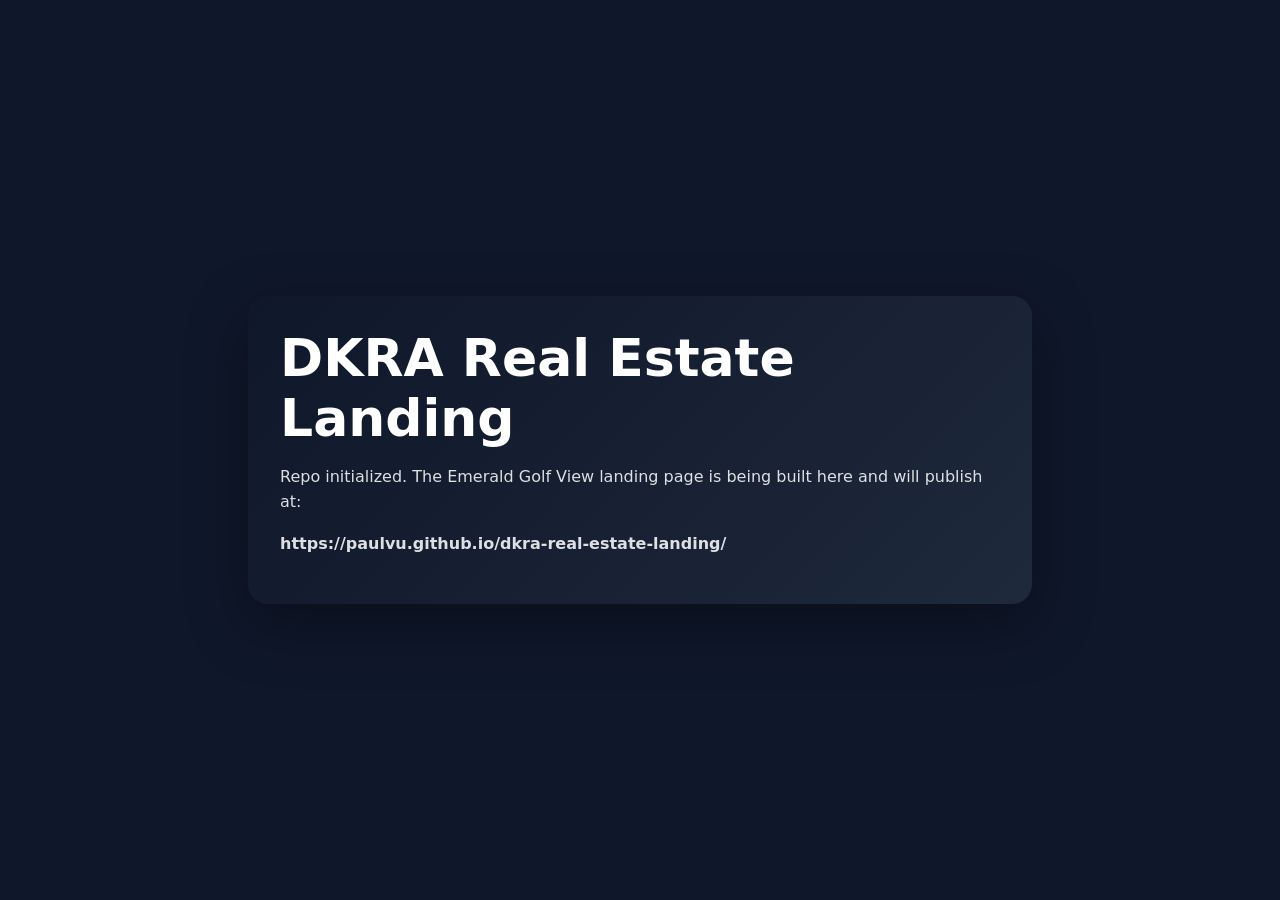
==== index.html @ b1843805 "chore: initialize GitHub Pages repo" ====
<!doctype html>
<html lang="vi">
<head>
  <meta charset="utf-8">
  <meta name="viewport" content="width=device-width, initial-scale=1">
  <title>DKRA Real Estate Landing</title>
  <style>
    body{font-family:Inter,system-ui,-apple-system,sans-serif;margin:0;display:grid;place-items:center;min-height:100vh;background:#0f172a;color:#fff}
    .card{max-width:720px;padding:32px;border-radius:20px;background:linear-gradient(135deg,#0f172a,#1e293b);box-shadow:0 20px 60px rgba(0,0,0,.35)}
    h1{margin:0 0 12px;font-size:clamp(32px,5vw,52px)}
    p{opacity:.86;line-height:1.6}
  </style>
</head>
<body>
  <div class="card">
    <h1>DKRA Real Estate Landing</h1>
    <p>Repo initialized. The Emerald Golf View landing page is being built here and will publish at:</p>
    <p><strong>https://paulvu.github.io/dkra-real-estate-landing/</strong></p>
  </div>
</body>
</html>
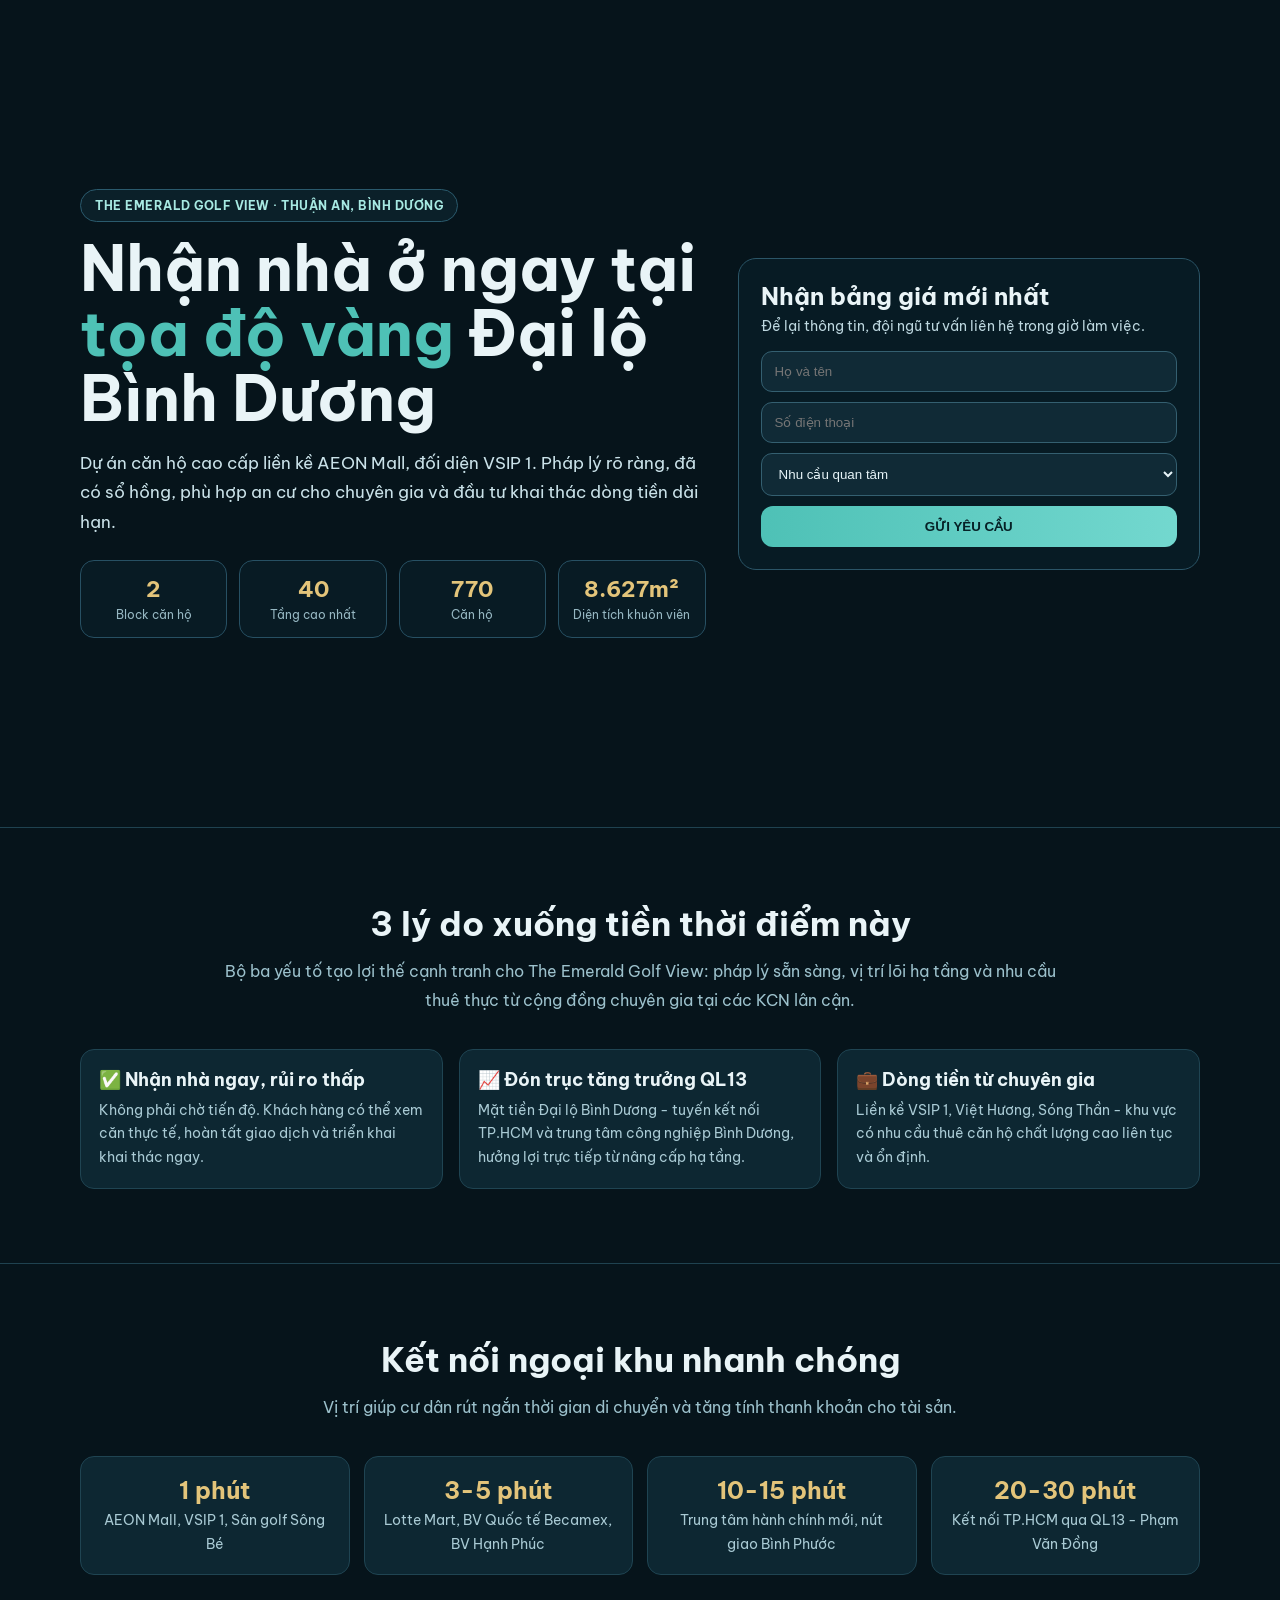
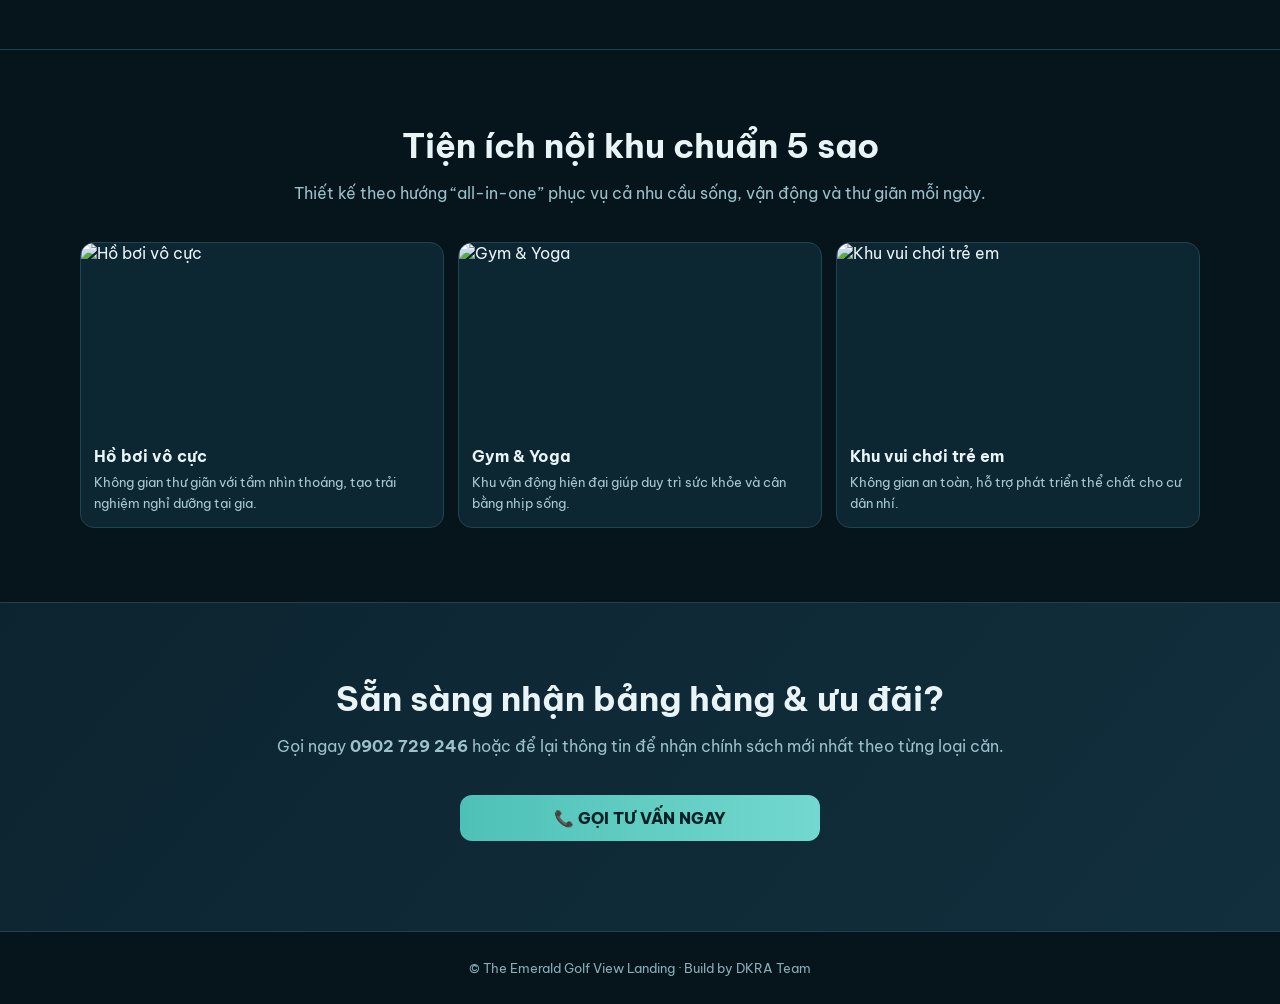
==== commit d048e639: "feat: build Emerald Golf View landing page" ====
--- a/index.html
+++ b/index.html
@@ -3,19 +3,145 @@
 <head>
   <meta charset="utf-8">
   <meta name="viewport" content="width=device-width, initial-scale=1">
-  <title>DKRA Real Estate Landing</title>
+  <title>The Emerald Golf View | Căn hộ cao cấp Thuận An Bình Dương</title>
+  <meta name="description" content="The Emerald Golf View - Căn hộ cao cấp mặt tiền Đại lộ Bình Dương, liền kề AEON Mall & VSIP 1. Đã có sổ hồng, nhận nhà ở ngay, tiện ích chuẩn 5 sao.">
+  <meta property="og:title" content="The Emerald Golf View">
+  <meta property="og:description" content="Sống chuẩn chuyên gia quốc tế - đầu tư dòng tiền bền vững tại lõi công nghiệp Bình Dương.">
+  <meta property="og:image" content="https://w.ladicdn.com/s1300x950/697b235403260b0013ca9cbe/z7483595954971_be64cd45291d58c9cad10bcc82cceb7f-20260130080731-7htdm.jpg">
+  <meta property="og:type" content="website">
+  <link rel="preconnect" href="https://fonts.googleapis.com">
+  <link rel="preconnect" href="https://fonts.gstatic.com" crossorigin>
+  <link href="https://fonts.googleapis.com/css2?family=Be+Vietnam+Pro:wght@400;500;600;700;800&display=swap" rel="stylesheet">
   <style>
-    body{font-family:Inter,system-ui,-apple-system,sans-serif;margin:0;display:grid;place-items:center;min-height:100vh;background:#0f172a;color:#fff}
-    .card{max-width:720px;padding:32px;border-radius:20px;background:linear-gradient(135deg,#0f172a,#1e293b);box-shadow:0 20px 60px rgba(0,0,0,.35)}
-    h1{margin:0 0 12px;font-size:clamp(32px,5vw,52px)}
-    p{opacity:.86;line-height:1.6}
+    :root{--bg:#071a22;--card:#0f2a35;--text:#e9f4f7;--muted:#9cc1cc;--brand:#4ec1b6;--gold:#e3c47a;--line:#1f4250}
+    *{box-sizing:border-box} html,body{margin:0;padding:0;font-family:'Be Vietnam Pro',system-ui,sans-serif;background:#06141b;color:var(--text)}
+    a{text-decoration:none;color:inherit}
+    .container{width:min(1120px,92vw);margin:0 auto}
+    .hero{min-height:92vh;display:grid;place-items:center;background:
+      linear-gradient(130deg,rgba(6,20,27,.92),rgba(6,20,27,.7)),
+      url('https://w.ladicdn.com/s1300x950/697b235403260b0013ca9cbe/z7483595954971_be64cd45291d58c9cad10bcc82cceb7f-20260130080731-7htdm.jpg') center/cover no-repeat;
+      border-bottom:1px solid var(--line)}
+    .hero-wrap{display:grid;grid-template-columns:1.15fr .85fr;gap:32px;align-items:center;padding:56px 0}
+    .pill{display:inline-flex;padding:8px 14px;border:1px solid #2a5a6d;border-radius:999px;font-weight:700;font-size:12px;letter-spacing:.5px;color:#a7e9e2;background:rgba(38,90,107,.18)}
+    h1{margin:14px 0 14px;font-size:clamp(34px,5vw,62px);line-height:1.05}
+    .accent{color:var(--brand)}
+    .lead{color:#cae2e9;line-height:1.75;font-size:17px;max-width:60ch}
+    .stats{display:grid;grid-template-columns:repeat(4,1fr);gap:12px;margin-top:22px}
+    .stat{background:rgba(9,30,39,.78);border:1px solid #275063;padding:14px;border-radius:14px;text-align:center}
+    .stat b{display:block;font-size:22px;color:var(--gold)} .stat span{font-size:12px;color:#96b7c2}
+    .panel{background:rgba(9,30,39,.86);border:1px solid #2b5567;border-radius:18px;padding:22px;backdrop-filter:blur(5px)}
+    .panel h3{margin:0 0 6px;font-size:24px}.panel p{margin:0 0 16px;color:#bdd7df;font-size:14px}
+    .input{width:100%;padding:12px 13px;border-radius:11px;border:1px solid #345f70;background:#102a36;color:#e7f4f8;margin-bottom:10px}
+    .btn{width:100%;padding:13px;border:none;border-radius:12px;font-weight:800;background:linear-gradient(90deg,var(--brand),#73d8cf);color:#062126;cursor:pointer}
+    section{padding:74px 0;border-bottom:1px solid var(--line)}
+    .title{font-size:34px;margin:0 0 12px;text-align:center}.sub{color:var(--muted);text-align:center;max-width:860px;margin:0 auto 34px;line-height:1.8}
+    .grid-3{display:grid;grid-template-columns:repeat(3,1fr);gap:16px}.card{background:#0d2732;border:1px solid #1f4452;border-radius:14px;padding:18px}
+    .card h4{margin:0 0 8px;font-size:18px}.card p{margin:0;color:#a9cad4;line-height:1.7;font-size:14px}
+    .loc{display:grid;grid-template-columns:repeat(4,1fr);gap:14px}.loc .card{text-align:center}.loc b{display:block;color:var(--gold);font-size:24px;margin-bottom:4px}
+    .amen-grid{display:grid;grid-template-columns:repeat(3,1fr);gap:14px}
+    .amen{overflow:hidden;background:#0d2732;border:1px solid #1f4452;border-radius:14px}
+    .amen img{width:100%;height:190px;object-fit:cover;display:block}
+    .amen .txt{padding:13px}.amen h5{margin:0 0 6px;font-size:16px}.amen p{margin:0;color:#a9cad4;font-size:13px;line-height:1.6}
+    .cta{background:linear-gradient(130deg,#0c2430,#122f3d);text-align:center}.cta .box{max-width:860px;margin:auto}
+    .footer{padding:28px 0;text-align:center;color:#88aeb9;font-size:13px}
+    .sticky{position:fixed;left:12px;right:12px;bottom:12px;z-index:50;display:none}
+    .sticky a{display:block;text-align:center;background:#2dc4b7;color:#042024;padding:13px;border-radius:999px;font-weight:800;box-shadow:0 14px 30px rgba(21,115,108,.45)}
+    @media (max-width:980px){.hero-wrap{grid-template-columns:1fr}.stats{grid-template-columns:repeat(2,1fr)}.grid-3,.loc,.amen-grid{grid-template-columns:1fr 1fr}}
+    @media (max-width:640px){.grid-3,.loc,.amen-grid{grid-template-columns:1fr}.sticky{display:block} h1{font-size:38px}}
   </style>
 </head>
 <body>
-  <div class="card">
-    <h1>DKRA Real Estate Landing</h1>
-    <p>Repo initialized. The Emerald Golf View landing page is being built here and will publish at:</p>
-    <p><strong>https://paulvu.github.io/dkra-real-estate-landing/</strong></p>
-  </div>
+  <header class="hero">
+    <div class="container hero-wrap">
+      <div>
+        <span class="pill">THE EMERALD GOLF VIEW · THUẬN AN, BÌNH DƯƠNG</span>
+        <h1>Nhận nhà ở ngay tại <span class="accent">tọa độ vàng</span> Đại lộ Bình Dương</h1>
+        <p class="lead">Dự án căn hộ cao cấp liền kề AEON Mall, đối diện VSIP 1. Pháp lý rõ ràng, đã có sổ hồng, phù hợp an cư cho chuyên gia và đầu tư khai thác dòng tiền dài hạn.</p>
+        <div class="stats">
+          <div class="stat"><b>2</b><span>Block căn hộ</span></div>
+          <div class="stat"><b>40</b><span>Tầng cao nhất</span></div>
+          <div class="stat"><b>770</b><span>Căn hộ</span></div>
+          <div class="stat"><b>8.627m²</b><span>Diện tích khuôn viên</span></div>
+        </div>
+      </div>
+      <aside class="panel" id="form">
+        <h3>Nhận bảng giá mới nhất</h3>
+        <p>Để lại thông tin, đội ngũ tư vấn liên hệ trong giờ làm việc.</p>
+        <form id="leadForm">
+          <input class="input" name="name" required placeholder="Họ và tên">
+          <input class="input" name="phone" required placeholder="Số điện thoại">
+          <select class="input" name="need" required>
+            <option value="">Nhu cầu quan tâm</option>
+            <option>Mua ở thực</option>
+            <option>Đầu tư cho thuê</option>
+            <option>Nhận bảng hàng & chính sách</option>
+          </select>
+          <button class="btn" type="submit">GỬI YÊU CẦU</button>
+        </form>
+      </aside>
+    </div>
+  </header>
+
+  <section>
+    <div class="container">
+      <h2 class="title">3 lý do xuống tiền thời điểm này</h2>
+      <p class="sub">Bộ ba yếu tố tạo lợi thế cạnh tranh cho The Emerald Golf View: pháp lý sẵn sàng, vị trí lõi hạ tầng và nhu cầu thuê thực từ cộng đồng chuyên gia tại các KCN lân cận.</p>
+      <div class="grid-3">
+        <article class="card"><h4>✅ Nhận nhà ngay, rủi ro thấp</h4><p>Không phải chờ tiến độ. Khách hàng có thể xem căn thực tế, hoàn tất giao dịch và triển khai khai thác ngay.</p></article>
+        <article class="card"><h4>📈 Đón trục tăng trưởng QL13</h4><p>Mặt tiền Đại lộ Bình Dương - tuyến kết nối TP.HCM và trung tâm công nghiệp Bình Dương, hưởng lợi trực tiếp từ nâng cấp hạ tầng.</p></article>
+        <article class="card"><h4>💼 Dòng tiền từ chuyên gia</h4><p>Liền kề VSIP 1, Việt Hương, Sóng Thần - khu vực có nhu cầu thuê căn hộ chất lượng cao liên tục và ổn định.</p></article>
+      </div>
+    </div>
+  </section>
+
+  <section>
+    <div class="container">
+      <h2 class="title">Kết nối ngoại khu nhanh chóng</h2>
+      <p class="sub">Vị trí giúp cư dân rút ngắn thời gian di chuyển và tăng tính thanh khoản cho tài sản.</p>
+      <div class="loc">
+        <div class="card"><b>1 phút</b><p>AEON Mall, VSIP 1, Sân golf Sông Bé</p></div>
+        <div class="card"><b>3-5 phút</b><p>Lotte Mart, BV Quốc tế Becamex, BV Hạnh Phúc</p></div>
+        <div class="card"><b>10-15 phút</b><p>Trung tâm hành chính mới, nút giao Bình Phước</p></div>
+        <div class="card"><b>20-30 phút</b><p>Kết nối TP.HCM qua QL13 - Phạm Văn Đồng</p></div>
+      </div>
+    </div>
+  </section>
+
+  <section>
+    <div class="container">
+      <h2 class="title">Tiện ích nội khu chuẩn 5 sao</h2>
+      <p class="sub">Thiết kế theo hướng “all-in-one” phục vụ cả nhu cầu sống, vận động và thư giãn mỗi ngày.</p>
+      <div class="amen-grid">
+        <article class="amen"><img src="https://w.ladicdn.com/s550x450/697b235403260b0013ca9cbe/landing-page-pc-export-29-20260130084014-eemv_.jpg" alt="Hồ bơi vô cực"><div class="txt"><h5>Hồ bơi vô cực</h5><p>Không gian thư giãn với tầm nhìn thoáng, tạo trải nghiệm nghỉ dưỡng tại gia.</p></div></article>
+        <article class="amen"><img src="https://w.ladicdn.com/s550x450/697b235403260b0013ca9cbe/landing-page-pc-export-31-20260130084401-dzirf.jpg" alt="Gym & Yoga"><div class="txt"><h5>Gym & Yoga</h5><p>Khu vận động hiện đại giúp duy trì sức khỏe và cân bằng nhịp sống.</p></div></article>
+        <article class="amen"><img src="https://w.ladicdn.com/s550x450/697b235403260b0013ca9cbe/landing-page-pc-export-34-20260130084742-fq7pr.jpg" alt="Khu vui chơi trẻ em"><div class="txt"><h5>Khu vui chơi trẻ em</h5><p>Không gian an toàn, hỗ trợ phát triển thể chất cho cư dân nhí.</p></div></article>
+      </div>
+    </div>
+  </section>
+
+  <section class="cta">
+    <div class="container box">
+      <h2 class="title">Sẵn sàng nhận bảng hàng & ưu đãi?</h2>
+      <p class="sub">Gọi ngay <b>0902 729 246</b> hoặc để lại thông tin để nhận chính sách mới nhất theo từng loại căn.</p>
+      <p><a class="btn" style="display:inline-block;max-width:360px" href="tel:0902729246">📞 GỌI TƯ VẤN NGAY</a></p>
+    </div>
+  </section>
+
+  <footer class="footer">
+    <div class="container">© The Emerald Golf View Landing · Build by DKRA Team</div>
+  </footer>
+
+  <div class="sticky"><a href="#form">Nhận bảng giá ngay</a></div>
+
+  <script>
+    document.getElementById('leadForm').addEventListener('submit', function(e){
+      e.preventDefault();
+      const data = Object.fromEntries(new FormData(this).entries());
+      const text = encodeURIComponent(`Lead Emerald Golf View\nHọ tên: ${data.name}\nSĐT: ${data.phone}\nNhu cầu: ${data.need}`);
+      window.location.href = `mailto:Salesadmin@houze.vn?subject=Lead Emerald Golf View&body=${text}`;
+      alert('Cảm ơn bạn! Thông tin đã sẵn sàng gửi qua email.');
+      this.reset();
+    });
+  </script>
 </body>
 </html>
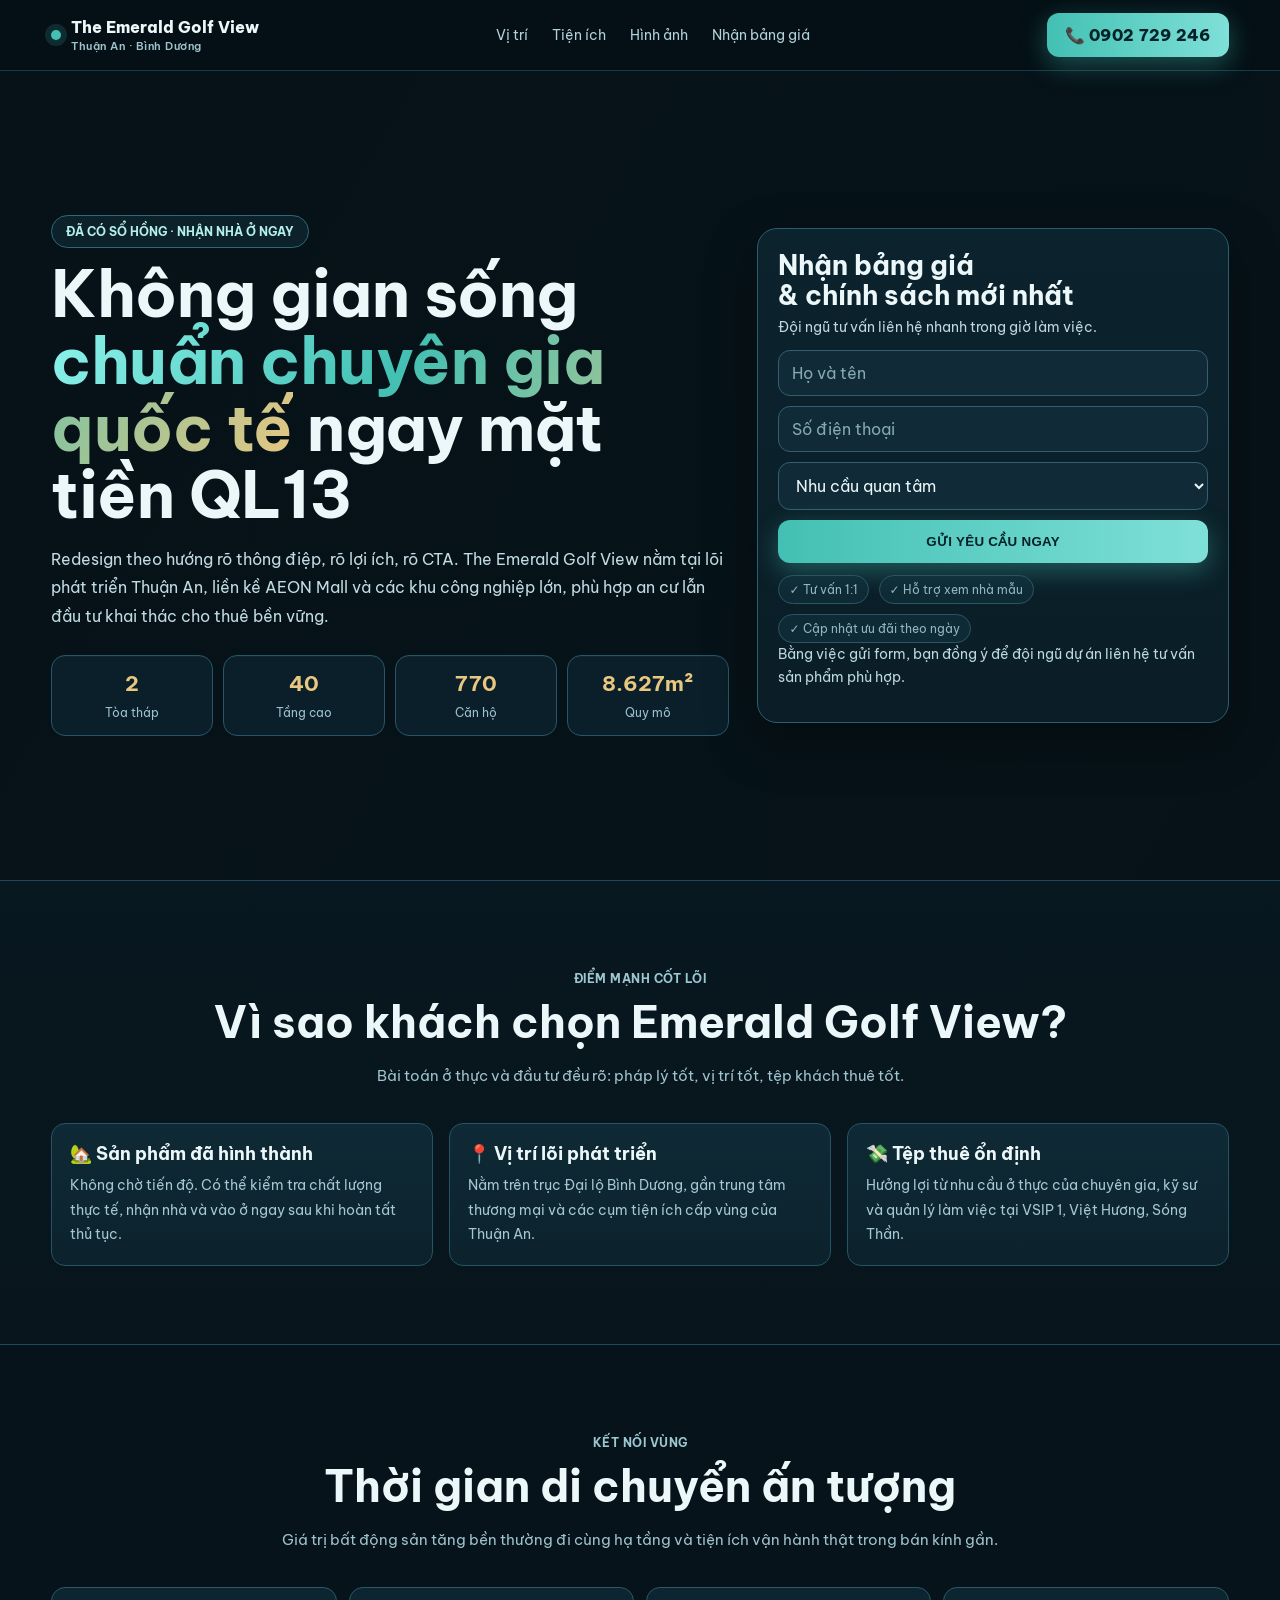
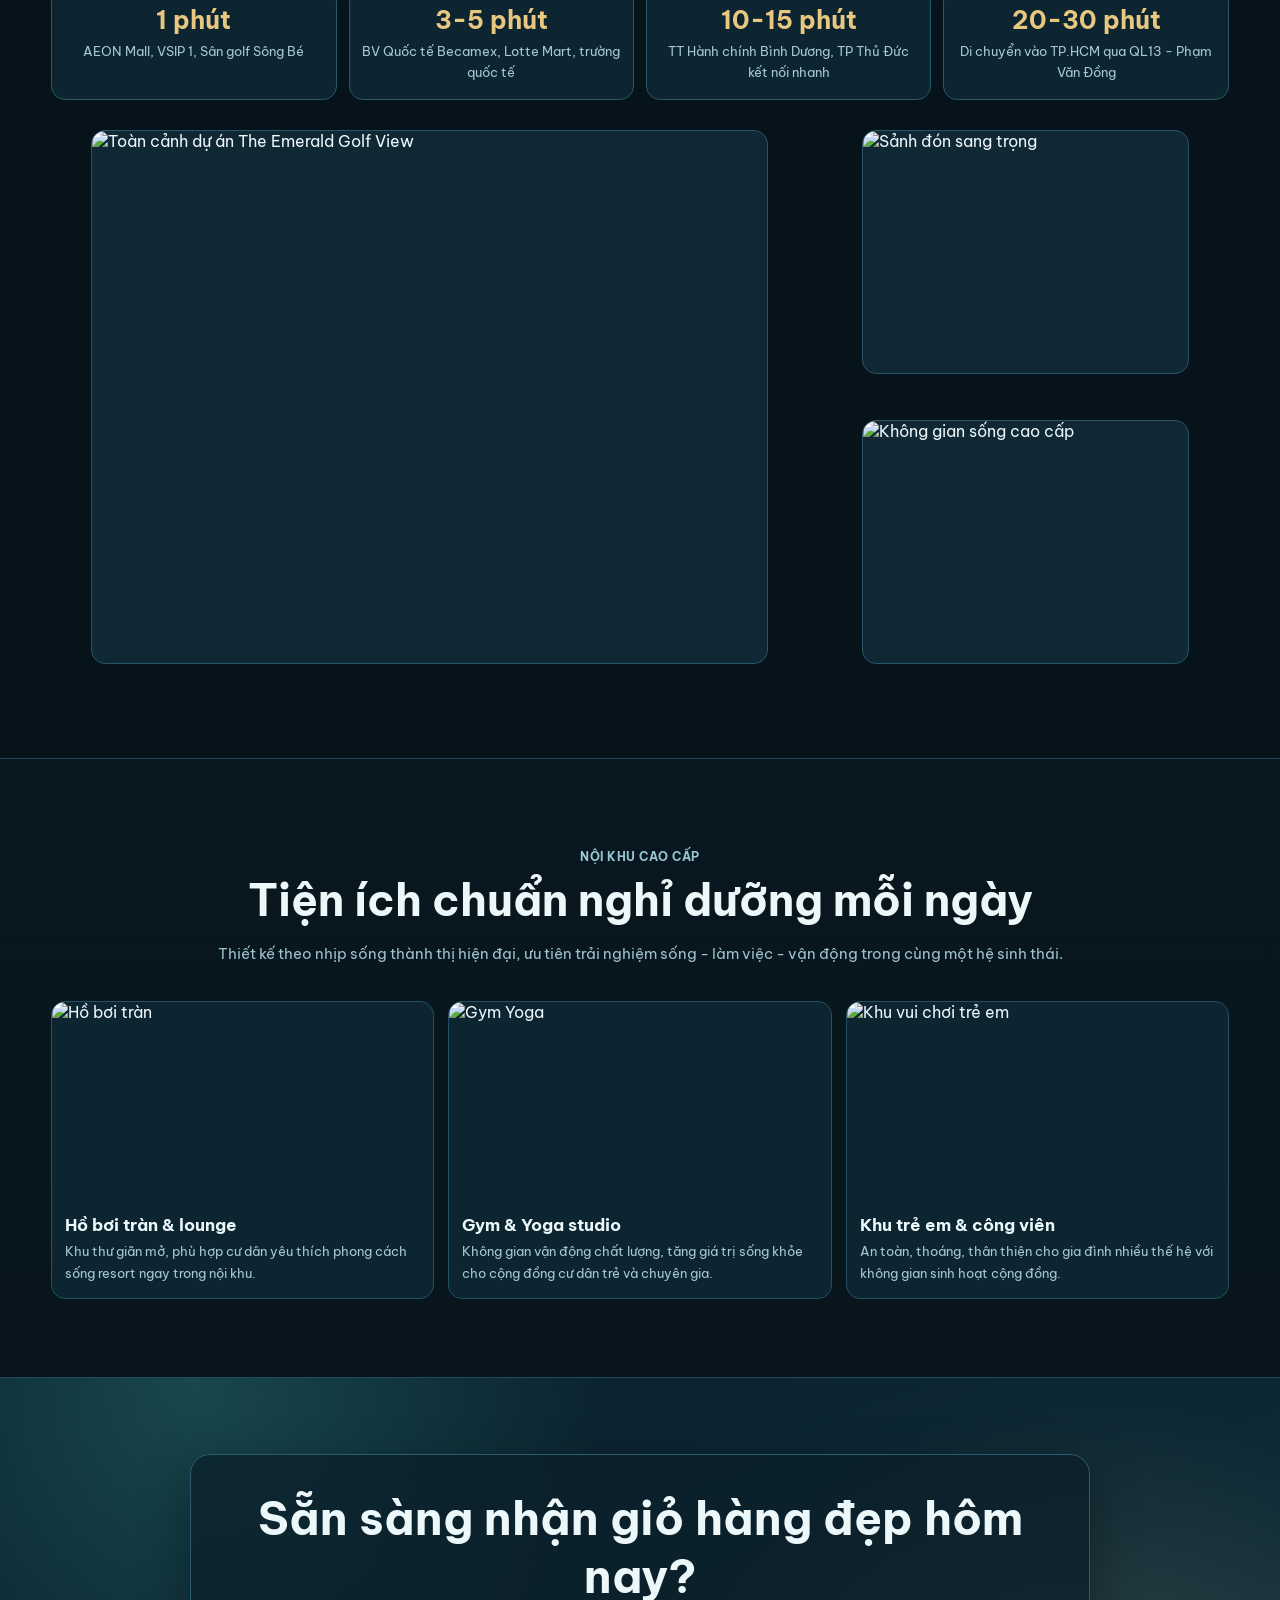
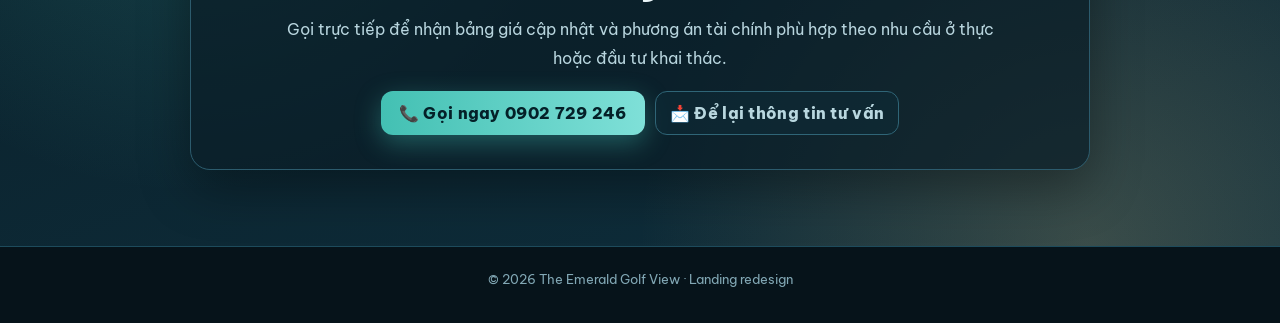
==== commit 37fc13c7: "feat: redesign landing page inspired by houze.vn" ====
--- a/index.html
+++ b/index.html
@@ -1,146 +1,510 @@
 <!doctype html>
 <html lang="vi">
 <head>
-  <meta charset="utf-8">
-  <meta name="viewport" content="width=device-width, initial-scale=1">
-  <title>The Emerald Golf View | Căn hộ cao cấp Thuận An Bình Dương</title>
-  <meta name="description" content="The Emerald Golf View - Căn hộ cao cấp mặt tiền Đại lộ Bình Dương, liền kề AEON Mall & VSIP 1. Đã có sổ hồng, nhận nhà ở ngay, tiện ích chuẩn 5 sao.">
-  <meta property="og:title" content="The Emerald Golf View">
-  <meta property="og:description" content="Sống chuẩn chuyên gia quốc tế - đầu tư dòng tiền bền vững tại lõi công nghiệp Bình Dương.">
-  <meta property="og:image" content="https://w.ladicdn.com/s1300x950/697b235403260b0013ca9cbe/z7483595954971_be64cd45291d58c9cad10bcc82cceb7f-20260130080731-7htdm.jpg">
-  <meta property="og:type" content="website">
-  <link rel="preconnect" href="https://fonts.googleapis.com">
-  <link rel="preconnect" href="https://fonts.gstatic.com" crossorigin>
-  <link href="https://fonts.googleapis.com/css2?family=Be+Vietnam+Pro:wght@400;500;600;700;800&display=swap" rel="stylesheet">
+  <meta charset="utf-8" />
+  <meta name="viewport" content="width=device-width, initial-scale=1" />
+  <title>The Emerald Golf View | Redesign Landing Page</title>
+  <meta name="description" content="Landing page redesign cho The Emerald Golf View: định vị cao cấp, nhấn mạnh vị trí vàng Thuận An, tiện ích 5 sao và form nhận bảng giá nhanh." />
+  <meta property="og:title" content="The Emerald Golf View" />
+  <meta property="og:description" content="Tái thiết kế landing page theo phong cách cao cấp, rõ CTA, tối ưu mobile." />
+  <meta property="og:image" content="https://w.ladicdn.com/s1300x950/697b235403260b0013ca9cbe/z7483595954971_be64cd45291d58c9cad10bcc82cceb7f-20260130080731-7htdm.jpg" />
+  <meta property="og:type" content="website" />
+
+  <link rel="preconnect" href="https://fonts.googleapis.com" />
+  <link rel="preconnect" href="https://fonts.gstatic.com" crossorigin />
+  <link href="https://fonts.googleapis.com/css2?family=Be+Vietnam+Pro:wght@400;500;600;700;800;900&display=swap" rel="stylesheet" />
+
   <style>
-    :root{--bg:#071a22;--card:#0f2a35;--text:#e9f4f7;--muted:#9cc1cc;--brand:#4ec1b6;--gold:#e3c47a;--line:#1f4250}
-    *{box-sizing:border-box} html,body{margin:0;padding:0;font-family:'Be Vietnam Pro',system-ui,sans-serif;background:#06141b;color:var(--text)}
-    a{text-decoration:none;color:inherit}
-    .container{width:min(1120px,92vw);margin:0 auto}
-    .hero{min-height:92vh;display:grid;place-items:center;background:
-      linear-gradient(130deg,rgba(6,20,27,.92),rgba(6,20,27,.7)),
-      url('https://w.ladicdn.com/s1300x950/697b235403260b0013ca9cbe/z7483595954971_be64cd45291d58c9cad10bcc82cceb7f-20260130080731-7htdm.jpg') center/cover no-repeat;
-      border-bottom:1px solid var(--line)}
-    .hero-wrap{display:grid;grid-template-columns:1.15fr .85fr;gap:32px;align-items:center;padding:56px 0}
-    .pill{display:inline-flex;padding:8px 14px;border:1px solid #2a5a6d;border-radius:999px;font-weight:700;font-size:12px;letter-spacing:.5px;color:#a7e9e2;background:rgba(38,90,107,.18)}
-    h1{margin:14px 0 14px;font-size:clamp(34px,5vw,62px);line-height:1.05}
-    .accent{color:var(--brand)}
-    .lead{color:#cae2e9;line-height:1.75;font-size:17px;max-width:60ch}
-    .stats{display:grid;grid-template-columns:repeat(4,1fr);gap:12px;margin-top:22px}
-    .stat{background:rgba(9,30,39,.78);border:1px solid #275063;padding:14px;border-radius:14px;text-align:center}
-    .stat b{display:block;font-size:22px;color:var(--gold)} .stat span{font-size:12px;color:#96b7c2}
-    .panel{background:rgba(9,30,39,.86);border:1px solid #2b5567;border-radius:18px;padding:22px;backdrop-filter:blur(5px)}
-    .panel h3{margin:0 0 6px;font-size:24px}.panel p{margin:0 0 16px;color:#bdd7df;font-size:14px}
-    .input{width:100%;padding:12px 13px;border-radius:11px;border:1px solid #345f70;background:#102a36;color:#e7f4f8;margin-bottom:10px}
-    .btn{width:100%;padding:13px;border:none;border-radius:12px;font-weight:800;background:linear-gradient(90deg,var(--brand),#73d8cf);color:#062126;cursor:pointer}
-    section{padding:74px 0;border-bottom:1px solid var(--line)}
-    .title{font-size:34px;margin:0 0 12px;text-align:center}.sub{color:var(--muted);text-align:center;max-width:860px;margin:0 auto 34px;line-height:1.8}
-    .grid-3{display:grid;grid-template-columns:repeat(3,1fr);gap:16px}.card{background:#0d2732;border:1px solid #1f4452;border-radius:14px;padding:18px}
-    .card h4{margin:0 0 8px;font-size:18px}.card p{margin:0;color:#a9cad4;line-height:1.7;font-size:14px}
-    .loc{display:grid;grid-template-columns:repeat(4,1fr);gap:14px}.loc .card{text-align:center}.loc b{display:block;color:var(--gold);font-size:24px;margin-bottom:4px}
-    .amen-grid{display:grid;grid-template-columns:repeat(3,1fr);gap:14px}
-    .amen{overflow:hidden;background:#0d2732;border:1px solid #1f4452;border-radius:14px}
-    .amen img{width:100%;height:190px;object-fit:cover;display:block}
-    .amen .txt{padding:13px}.amen h5{margin:0 0 6px;font-size:16px}.amen p{margin:0;color:#a9cad4;font-size:13px;line-height:1.6}
-    .cta{background:linear-gradient(130deg,#0c2430,#122f3d);text-align:center}.cta .box{max-width:860px;margin:auto}
-    .footer{padding:28px 0;text-align:center;color:#88aeb9;font-size:13px}
-    .sticky{position:fixed;left:12px;right:12px;bottom:12px;z-index:50;display:none}
-    .sticky a{display:block;text-align:center;background:#2dc4b7;color:#042024;padding:13px;border-radius:999px;font-weight:800;box-shadow:0 14px 30px rgba(21,115,108,.45)}
-    @media (max-width:980px){.hero-wrap{grid-template-columns:1fr}.stats{grid-template-columns:repeat(2,1fr)}.grid-3,.loc,.amen-grid{grid-template-columns:1fr 1fr}}
-    @media (max-width:640px){.grid-3,.loc,.amen-grid{grid-template-columns:1fr}.sticky{display:block} h1{font-size:38px}}
+    :root {
+      --bg: #06131a;
+      --bg-2: #0a212c;
+      --card: #0f2b37;
+      --line: #1d4b5c;
+      --text: #ecf7fa;
+      --muted: #9fc2ce;
+      --brand: #43c0b3;
+      --brand-2: #7fe0d8;
+      --gold: #e8c781;
+      --danger: #ff7d7d;
+      --radius: 18px;
+      --shadow: 0 18px 50px rgba(0, 0, 0, .35);
+      --container: min(1180px, 92vw);
+    }
+
+    * { box-sizing: border-box; }
+    html, body { margin: 0; padding: 0; font-family: "Be Vietnam Pro", system-ui, -apple-system, Segoe UI, Roboto, Arial, sans-serif; background: var(--bg); color: var(--text); }
+    img { max-width: 100%; display: block; }
+    a { color: inherit; text-decoration: none; }
+
+    .container { width: var(--container); margin: 0 auto; }
+    .section { padding: 78px 0; border-bottom: 1px solid var(--line); }
+    .section--alt { background: linear-gradient(180deg, rgba(9,26,34,.7), rgba(8,21,28,.9)); }
+
+    .topbar {
+      position: sticky; top: 0; z-index: 60;
+      backdrop-filter: blur(8px);
+      background: rgba(5, 16, 22, .76);
+      border-bottom: 1px solid rgba(38, 84, 101, .65);
+    }
+
+    .topbar-wrap {
+      height: 70px; display: flex; align-items: center; justify-content: space-between;
+    }
+
+    .brand { display: flex; gap: 10px; align-items: center; font-weight: 800; }
+    .brand-dot { width: 10px; height: 10px; border-radius: 999px; background: var(--brand); box-shadow: 0 0 0 6px rgba(67,192,179,.16); }
+    .brand small { display: block; font-size: 11px; letter-spacing: .5px; color: var(--muted); font-weight: 600; margin-top: 2px; }
+
+    .nav { display: flex; gap: 24px; color: #b4d1da; font-size: 14px; }
+    .nav a:hover { color: #fff; }
+
+    .btn {
+      border: none; border-radius: 12px; cursor: pointer;
+      font-weight: 800; letter-spacing: .3px;
+      transition: .2s transform ease, .2s filter ease;
+    }
+    .btn:hover { transform: translateY(-1px); filter: brightness(1.05); }
+    .btn--primary {
+      padding: 12px 18px;
+      color: #042028;
+      background: linear-gradient(90deg, var(--brand), var(--brand-2));
+      box-shadow: 0 8px 26px rgba(67, 192, 179, .38);
+    }
+    .btn--full { width: 100%; padding: 14px 16px; }
+    .btn--ghost { border: 1px solid #2f6577; color: #b9d7df; background: rgba(14, 42, 54, .6); padding: 11px 14px; }
+
+    .hero {
+      min-height: 90vh;
+      display: grid;
+      background:
+        linear-gradient(120deg, rgba(6,18,24,.94), rgba(6,18,24,.66) 56%, rgba(6,18,24,.86)),
+        url('https://w.ladicdn.com/s1300x950/697b235403260b0013ca9cbe/z7483595954971_be64cd45291d58c9cad10bcc82cceb7f-20260130080731-7htdm.jpg') center/cover no-repeat;
+      border-bottom: 1px solid var(--line);
+    }
+
+    .hero-wrap {
+      width: var(--container); margin: 0 auto;
+      display: grid; grid-template-columns: 1.18fr .82fr; gap: 28px;
+      align-items: center; padding: 54px 0;
+    }
+
+    .hero-badge {
+      display: inline-flex;
+      align-items: center;
+      gap: 8px;
+      border: 1px solid #2c697d;
+      border-radius: 999px;
+      padding: 8px 14px;
+      font-size: 12px;
+      font-weight: 700;
+      color: #b4f0ea;
+      background: rgba(40, 98, 118, .2);
+      margin-bottom: 12px;
+    }
+
+    h1 {
+      margin: 0;
+      font-size: clamp(34px, 5vw, 66px);
+      line-height: 1.05;
+      letter-spacing: -.5px;
+      max-width: 13.5ch;
+    }
+
+    .gradient {
+      background: linear-gradient(120deg, #8cf3ec 0%, #43c0b3 45%, #e8c781 100%);
+      -webkit-background-clip: text;
+      background-clip: text;
+      color: transparent;
+    }
+
+    .hero-lead { margin: 16px 0 0; color: #c2dbe3; max-width: 62ch; line-height: 1.8; font-size: 16px; }
+
+    .stats {
+      margin-top: 24px;
+      display: grid;
+      grid-template-columns: repeat(4, 1fr);
+      gap: 10px;
+    }
+
+    .stat {
+      background: rgba(11, 34, 44, .85);
+      border: 1px solid #265768;
+      border-radius: 14px;
+      padding: 14px 10px;
+      text-align: center;
+      box-shadow: inset 0 1px 0 rgba(255,255,255,.03);
+    }
+    .stat b { display: block; font-size: 21px; color: var(--gold); margin-bottom: 4px; }
+    .stat span { color: #9fc1cc; font-size: 12px; }
+
+    .lead-card {
+      background: linear-gradient(180deg, rgba(12,36,47,.95), rgba(11,30,39,.95));
+      border: 1px solid #2d5e70;
+      border-radius: 20px;
+      box-shadow: var(--shadow);
+      padding: 20px;
+    }
+
+    .lead-card h3 { margin: 2px 0 8px; font-size: 27px; line-height: 1.1; }
+    .lead-card p { margin: 0 0 14px; color: #bcd8e0; font-size: 14px; }
+    .input, .select {
+      width: 100%;
+      border: 1px solid #355f70;
+      background: #102b37;
+      color: #eaf6f9;
+      border-radius: 12px;
+      padding: 12px 13px;
+      margin-bottom: 10px;
+      font: inherit;
+    }
+    .input::placeholder { color: #84a9b4; }
+
+    .trust {
+      margin-top: 12px;
+      display: flex; gap: 10px; flex-wrap: wrap;
+      font-size: 12px; color: #91b6c1;
+    }
+    .trust span { border: 1px solid #2b5566; border-radius: 999px; padding: 6px 10px; background: rgba(18,50,63,.6); }
+
+    .kicker { text-align: center; color: #9cc7d2; letter-spacing: .5px; font-size: 12px; font-weight: 700; text-transform: uppercase; margin-bottom: 8px; }
+    .title { margin: 0; text-align: center; font-size: clamp(30px, 4.2vw, 44px); }
+    .sub {
+      margin: 12px auto 34px;
+      text-align: center;
+      color: var(--muted);
+      max-width: 860px;
+      line-height: 1.8;
+      font-size: 15px;
+    }
+
+    .grid-3 {
+      display: grid;
+      grid-template-columns: repeat(3, 1fr);
+      gap: 16px;
+    }
+
+    .feature {
+      border: 1px solid #245466;
+      border-radius: 14px;
+      background: linear-gradient(180deg, rgba(15,43,55,.95), rgba(12,35,45,.95));
+      padding: 18px;
+    }
+    .feature h4 { margin: 0 0 8px; font-size: 18px; }
+    .feature p { margin: 0; color: #a4c7d1; line-height: 1.75; font-size: 14px; }
+
+    .distance-grid {
+      display: grid;
+      grid-template-columns: repeat(4, 1fr);
+      gap: 12px;
+    }
+
+    .distance {
+      text-align: center;
+      border: 1px solid #295969;
+      border-radius: 14px;
+      background: #0c2531;
+      padding: 16px 12px;
+    }
+    .distance b { display: block; font-size: 25px; color: var(--gold); margin-bottom: 5px; }
+    .distance p { margin: 0; color: #a6c8d3; line-height: 1.65; font-size: 13px; }
+
+    .media-grid {
+      display: grid;
+      grid-template-columns: 1.3fr .7fr;
+      gap: 14px;
+      margin-top: 14px;
+    }
+
+    .media-main,
+    .media-sub {
+      border: 1px solid #275567;
+      border-radius: 14px;
+      overflow: hidden;
+      background: #102734;
+    }
+    .media-main img { height: 100%; width: 100%; object-fit: cover; }
+    .media-sub img { height: 242px; width: 100%; object-fit: cover; }
+
+    .amen-grid {
+      display: grid;
+      grid-template-columns: repeat(3, 1fr);
+      gap: 14px;
+    }
+
+    .amen {
+      border: 1px solid #235163;
+      border-radius: 14px;
+      overflow: hidden;
+      background: #0c2531;
+    }
+    .amen img { width: 100%; height: 200px; object-fit: cover; }
+    .amen .txt { padding: 12px 13px 14px; }
+    .amen h5 { margin: 0 0 5px; font-size: 17px; }
+    .amen p { margin: 0; color: #a7c8d2; font-size: 13px; line-height: 1.65; }
+
+    .cta {
+      padding: 76px 0;
+      background:
+        radial-gradient(circle at 15% 0%, rgba(67,192,179,.24), transparent 35%),
+        radial-gradient(circle at 85% 100%, rgba(232,199,129,.2), transparent 38%),
+        linear-gradient(160deg, #0a202a, #0f2f3d);
+      border-bottom: 1px solid var(--line);
+    }
+
+    .cta-box {
+      width: min(900px, 92vw);
+      margin: 0 auto;
+      text-align: center;
+      border: 1px solid #2c5b6d;
+      border-radius: 20px;
+      background: rgba(10,30,39,.72);
+      padding: 34px 26px;
+      box-shadow: var(--shadow);
+    }
+
+    .cta h2 { margin: 0 0 10px; font-size: clamp(28px, 4vw, 46px); }
+    .cta p { margin: 0 auto 18px; color: #b8d5de; max-width: 66ch; line-height: 1.8; }
+
+    .cta-actions {
+      display: flex;
+      gap: 10px;
+      justify-content: center;
+      flex-wrap: wrap;
+    }
+
+    .footer {
+      padding: 24px 0 36px;
+      text-align: center;
+      color: #82a8b5;
+      font-size: 13px;
+    }
+
+    .sticky-cta {
+      position: fixed;
+      left: 12px;
+      right: 12px;
+      bottom: 12px;
+      z-index: 70;
+      display: none;
+    }
+
+    .sticky-cta a {
+      display: block;
+      text-align: center;
+      border-radius: 999px;
+      background: linear-gradient(90deg, var(--brand), var(--brand-2));
+      color: #062127;
+      font-weight: 900;
+      padding: 14px;
+      box-shadow: 0 14px 34px rgba(67, 192, 179, .5);
+    }
+
+    .notice {
+      margin-top: 12px;
+      font-size: 12px;
+      color: #87aeb9;
+      line-height: 1.6;
+    }
+
+    @media (max-width: 1020px) {
+      .hero-wrap { grid-template-columns: 1fr; }
+      .stats { grid-template-columns: repeat(2, 1fr); }
+      .grid-3, .amen-grid { grid-template-columns: 1fr 1fr; }
+      .distance-grid { grid-template-columns: 1fr 1fr; }
+      .media-grid { grid-template-columns: 1fr; }
+      .media-sub img { height: 230px; }
+    }
+
+    @media (max-width: 680px) {
+      .topbar-wrap { height: 62px; }
+      .nav { display: none; }
+      .grid-3, .amen-grid, .distance-grid { grid-template-columns: 1fr; }
+      .sticky-cta { display: block; }
+      .section { padding: 62px 0; }
+      h1 { max-width: 100%; }
+    }
   </style>
 </head>
 <body>
-  <header class="hero">
-    <div class="container hero-wrap">
+  <header class="topbar">
+    <div class="container topbar-wrap">
+      <div class="brand">
+        <span class="brand-dot"></span>
+        <div>
+          The Emerald Golf View
+          <small>Thuận An · Bình Dương</small>
+        </div>
+      </div>
+      <nav class="nav">
+        <a href="#vi-tri">Vị trí</a>
+        <a href="#tien-ich">Tiện ích</a>
+        <a href="#thu-vien">Hình ảnh</a>
+        <a href="#form">Nhận bảng giá</a>
+      </nav>
+      <a class="btn btn--primary" href="tel:0902729246">📞 0902 729 246</a>
+    </div>
+  </header>
+
+  <section class="hero">
+    <div class="hero-wrap">
       <div>
-        <span class="pill">THE EMERALD GOLF VIEW · THUẬN AN, BÌNH DƯƠNG</span>
-        <h1>Nhận nhà ở ngay tại <span class="accent">tọa độ vàng</span> Đại lộ Bình Dương</h1>
-        <p class="lead">Dự án căn hộ cao cấp liền kề AEON Mall, đối diện VSIP 1. Pháp lý rõ ràng, đã có sổ hồng, phù hợp an cư cho chuyên gia và đầu tư khai thác dòng tiền dài hạn.</p>
+        <span class="hero-badge">ĐÃ CÓ SỔ HỒNG · NHẬN NHÀ Ở NGAY</span>
+        <h1>Không gian sống <span class="gradient">chuẩn chuyên gia quốc tế</span> ngay mặt tiền QL13</h1>
+        <p class="hero-lead">
+          Redesign theo hướng rõ thông điệp, rõ lợi ích, rõ CTA. The Emerald Golf View nằm tại lõi phát triển Thuận An,
+          liền kề AEON Mall và các khu công nghiệp lớn, phù hợp an cư lẫn đầu tư khai thác cho thuê bền vững.
+        </p>
+
         <div class="stats">
-          <div class="stat"><b>2</b><span>Block căn hộ</span></div>
-          <div class="stat"><b>40</b><span>Tầng cao nhất</span></div>
+          <div class="stat"><b>2</b><span>Tòa tháp</span></div>
+          <div class="stat"><b>40</b><span>Tầng cao</span></div>
           <div class="stat"><b>770</b><span>Căn hộ</span></div>
-          <div class="stat"><b>8.627m²</b><span>Diện tích khuôn viên</span></div>
+          <div class="stat"><b>8.627m²</b><span>Quy mô</span></div>
         </div>
       </div>
-      <aside class="panel" id="form">
-        <h3>Nhận bảng giá mới nhất</h3>
-        <p>Để lại thông tin, đội ngũ tư vấn liên hệ trong giờ làm việc.</p>
+
+      <aside class="lead-card" id="form">
+        <h3>Nhận bảng giá<br />& chính sách mới nhất</h3>
+        <p>Đội ngũ tư vấn liên hệ nhanh trong giờ làm việc.</p>
+
         <form id="leadForm">
-          <input class="input" name="name" required placeholder="Họ và tên">
-          <input class="input" name="phone" required placeholder="Số điện thoại">
-          <select class="input" name="need" required>
+          <input class="input" name="name" placeholder="Họ và tên" required />
+          <input class="input" name="phone" placeholder="Số điện thoại" required />
+          <select class="select" name="need" required>
             <option value="">Nhu cầu quan tâm</option>
             <option>Mua ở thực</option>
             <option>Đầu tư cho thuê</option>
-            <option>Nhận bảng hàng & chính sách</option>
+            <option>Shophouse / thương mại</option>
+            <option>Bảng giá & giỏ hàng</option>
           </select>
-          <button class="btn" type="submit">GỬI YÊU CẦU</button>
+          <button class="btn btn--primary btn--full" type="submit">GỬI YÊU CẦU NGAY</button>
         </form>
+
+        <div class="trust">
+          <span>✓ Tư vấn 1:1</span>
+          <span>✓ Hỗ trợ xem nhà mẫu</span>
+          <span>✓ Cập nhật ưu đãi theo ngày</span>
+        </div>
+
+        <p class="notice">Bằng việc gửi form, bạn đồng ý để đội ngũ dự án liên hệ tư vấn sản phẩm phù hợp.</p>
       </aside>
     </div>
-  </header>
-
-  <section>
+  </section>
+
+  <section class="section section--alt">
     <div class="container">
-      <h2 class="title">3 lý do xuống tiền thời điểm này</h2>
-      <p class="sub">Bộ ba yếu tố tạo lợi thế cạnh tranh cho The Emerald Golf View: pháp lý sẵn sàng, vị trí lõi hạ tầng và nhu cầu thuê thực từ cộng đồng chuyên gia tại các KCN lân cận.</p>
+      <p class="kicker">Điểm mạnh cốt lõi</p>
+      <h2 class="title">Vì sao khách chọn Emerald Golf View?</h2>
+      <p class="sub">Bài toán ở thực và đầu tư đều rõ: pháp lý tốt, vị trí tốt, tệp khách thuê tốt.</p>
+
       <div class="grid-3">
-        <article class="card"><h4>✅ Nhận nhà ngay, rủi ro thấp</h4><p>Không phải chờ tiến độ. Khách hàng có thể xem căn thực tế, hoàn tất giao dịch và triển khai khai thác ngay.</p></article>
-        <article class="card"><h4>📈 Đón trục tăng trưởng QL13</h4><p>Mặt tiền Đại lộ Bình Dương - tuyến kết nối TP.HCM và trung tâm công nghiệp Bình Dương, hưởng lợi trực tiếp từ nâng cấp hạ tầng.</p></article>
-        <article class="card"><h4>💼 Dòng tiền từ chuyên gia</h4><p>Liền kề VSIP 1, Việt Hương, Sóng Thần - khu vực có nhu cầu thuê căn hộ chất lượng cao liên tục và ổn định.</p></article>
+        <article class="feature">
+          <h4>🏡 Sản phẩm đã hình thành</h4>
+          <p>Không chờ tiến độ. Có thể kiểm tra chất lượng thực tế, nhận nhà và vào ở ngay sau khi hoàn tất thủ tục.</p>
+        </article>
+        <article class="feature">
+          <h4>📍 Vị trí lõi phát triển</h4>
+          <p>Nằm trên trục Đại lộ Bình Dương, gần trung tâm thương mại và các cụm tiện ích cấp vùng của Thuận An.</p>
+        </article>
+        <article class="feature">
+          <h4>💸 Tệp thuê ổn định</h4>
+          <p>Hưởng lợi từ nhu cầu ở thực của chuyên gia, kỹ sư và quản lý làm việc tại VSIP 1, Việt Hương, Sóng Thần.</p>
+        </article>
       </div>
     </div>
   </section>
 
-  <section>
+  <section class="section" id="vi-tri">
     <div class="container">
-      <h2 class="title">Kết nối ngoại khu nhanh chóng</h2>
-      <p class="sub">Vị trí giúp cư dân rút ngắn thời gian di chuyển và tăng tính thanh khoản cho tài sản.</p>
-      <div class="loc">
-        <div class="card"><b>1 phút</b><p>AEON Mall, VSIP 1, Sân golf Sông Bé</p></div>
-        <div class="card"><b>3-5 phút</b><p>Lotte Mart, BV Quốc tế Becamex, BV Hạnh Phúc</p></div>
-        <div class="card"><b>10-15 phút</b><p>Trung tâm hành chính mới, nút giao Bình Phước</p></div>
-        <div class="card"><b>20-30 phút</b><p>Kết nối TP.HCM qua QL13 - Phạm Văn Đồng</p></div>
+      <p class="kicker">Kết nối vùng</p>
+      <h2 class="title">Thời gian di chuyển ấn tượng</h2>
+      <p class="sub">Giá trị bất động sản tăng bền thường đi cùng hạ tầng và tiện ích vận hành thật trong bán kính gần.</p>
+
+      <div class="distance-grid">
+        <div class="distance"><b>1 phút</b><p>AEON Mall, VSIP 1, Sân golf Sông Bé</p></div>
+        <div class="distance"><b>3-5 phút</b><p>BV Quốc tế Becamex, Lotte Mart, trường quốc tế</p></div>
+        <div class="distance"><b>10-15 phút</b><p>TT Hành chính Bình Dương, TP Thủ Đức kết nối nhanh</p></div>
+        <div class="distance"><b>20-30 phút</b><p>Di chuyển vào TP.HCM qua QL13 - Phạm Văn Đồng</p></div>
+      </div>
+
+      <div class="media-grid" id="thu-vien">
+        <figure class="media-main">
+          <img src="https://w.ladicdn.com/s1300x950/697b235403260b0013ca9cbe/z7483595954971_be64cd45291d58c9cad10bcc82cceb7f-20260130080731-7htdm.jpg" alt="Toàn cảnh dự án The Emerald Golf View" />
+        </figure>
+        <div style="display:grid; gap:14px;">
+          <figure class="media-sub"><img src="https://w.ladicdn.com/s900x750/697b235403260b0013ca9cbe/landing-page-pc-export-26-20260130083543-cljpf.jpg" alt="Sảnh đón sang trọng" /></figure>
+          <figure class="media-sub"><img src="https://w.ladicdn.com/s900x750/697b235403260b0013ca9cbe/landing-page-pc-export-28-20260130083804-zm0mr.jpg" alt="Không gian sống cao cấp" /></figure>
+        </div>
       </div>
     </div>
   </section>
 
-  <section>
+  <section class="section section--alt" id="tien-ich">
     <div class="container">
-      <h2 class="title">Tiện ích nội khu chuẩn 5 sao</h2>
-      <p class="sub">Thiết kế theo hướng “all-in-one” phục vụ cả nhu cầu sống, vận động và thư giãn mỗi ngày.</p>
+      <p class="kicker">Nội khu cao cấp</p>
+      <h2 class="title">Tiện ích chuẩn nghỉ dưỡng mỗi ngày</h2>
+      <p class="sub">Thiết kế theo nhịp sống thành thị hiện đại, ưu tiên trải nghiệm sống - làm việc - vận động trong cùng một hệ sinh thái.</p>
+
       <div class="amen-grid">
-        <article class="amen"><img src="https://w.ladicdn.com/s550x450/697b235403260b0013ca9cbe/landing-page-pc-export-29-20260130084014-eemv_.jpg" alt="Hồ bơi vô cực"><div class="txt"><h5>Hồ bơi vô cực</h5><p>Không gian thư giãn với tầm nhìn thoáng, tạo trải nghiệm nghỉ dưỡng tại gia.</p></div></article>
-        <article class="amen"><img src="https://w.ladicdn.com/s550x450/697b235403260b0013ca9cbe/landing-page-pc-export-31-20260130084401-dzirf.jpg" alt="Gym & Yoga"><div class="txt"><h5>Gym & Yoga</h5><p>Khu vận động hiện đại giúp duy trì sức khỏe và cân bằng nhịp sống.</p></div></article>
-        <article class="amen"><img src="https://w.ladicdn.com/s550x450/697b235403260b0013ca9cbe/landing-page-pc-export-34-20260130084742-fq7pr.jpg" alt="Khu vui chơi trẻ em"><div class="txt"><h5>Khu vui chơi trẻ em</h5><p>Không gian an toàn, hỗ trợ phát triển thể chất cho cư dân nhí.</p></div></article>
+        <article class="amen">
+          <img src="https://w.ladicdn.com/s600x500/697b235403260b0013ca9cbe/landing-page-pc-export-29-20260130084014-eemv_.jpg" alt="Hồ bơi tràn" />
+          <div class="txt">
+            <h5>Hồ bơi tràn & lounge</h5>
+            <p>Khu thư giãn mở, phù hợp cư dân yêu thích phong cách sống resort ngay trong nội khu.</p>
+          </div>
+        </article>
+        <article class="amen">
+          <img src="https://w.ladicdn.com/s600x500/697b235403260b0013ca9cbe/landing-page-pc-export-31-20260130084401-dzirf.jpg" alt="Gym Yoga" />
+          <div class="txt">
+            <h5>Gym & Yoga studio</h5>
+            <p>Không gian vận động chất lượng, tăng giá trị sống khỏe cho cộng đồng cư dân trẻ và chuyên gia.</p>
+          </div>
+        </article>
+        <article class="amen">
+          <img src="https://w.ladicdn.com/s600x500/697b235403260b0013ca9cbe/landing-page-pc-export-34-20260130084742-fq7pr.jpg" alt="Khu vui chơi trẻ em" />
+          <div class="txt">
+            <h5>Khu trẻ em & công viên</h5>
+            <p>An toàn, thoáng, thân thiện cho gia đình nhiều thế hệ với không gian sinh hoạt cộng đồng.</p>
+          </div>
+        </article>
       </div>
     </div>
   </section>
 
-  <section class="cta">
-    <div class="container box">
-      <h2 class="title">Sẵn sàng nhận bảng hàng & ưu đãi?</h2>
-      <p class="sub">Gọi ngay <b>0902 729 246</b> hoặc để lại thông tin để nhận chính sách mới nhất theo từng loại căn.</p>
-      <p><a class="btn" style="display:inline-block;max-width:360px" href="tel:0902729246">📞 GỌI TƯ VẤN NGAY</a></p>
+  <section class="cta" id="contact">
+    <div class="cta-box">
+      <h2>Sẵn sàng nhận giỏ hàng đẹp hôm nay?</h2>
+      <p>Gọi trực tiếp để nhận bảng giá cập nhật và phương án tài chính phù hợp theo nhu cầu ở thực hoặc đầu tư khai thác.</p>
+      <div class="cta-actions">
+        <a class="btn btn--primary" href="tel:0902729246">📞 Gọi ngay 0902 729 246</a>
+        <a class="btn btn--ghost" href="#form">📩 Để lại thông tin tư vấn</a>
+      </div>
     </div>
   </section>
 
   <footer class="footer">
-    <div class="container">© The Emerald Golf View Landing · Build by DKRA Team</div>
+    <div class="container">© 2026 The Emerald Golf View · Landing redesign</div>
   </footer>
 
-  <div class="sticky"><a href="#form">Nhận bảng giá ngay</a></div>
+  <div class="sticky-cta">
+    <a href="#form">Nhận bảng giá & ưu đãi ngay</a>
+  </div>
 
   <script>
-    document.getElementById('leadForm').addEventListener('submit', function(e){
+    const form = document.getElementById('leadForm');
+    form?.addEventListener('submit', (e) => {
       e.preventDefault();
-      const data = Object.fromEntries(new FormData(this).entries());
-      const text = encodeURIComponent(`Lead Emerald Golf View\nHọ tên: ${data.name}\nSĐT: ${data.phone}\nNhu cầu: ${data.need}`);
-      window.location.href = `mailto:Salesadmin@houze.vn?subject=Lead Emerald Golf View&body=${text}`;
+      const data = Object.fromEntries(new FormData(form).entries());
+      const body = encodeURIComponent([
+        'Lead từ landing The Emerald Golf View',
+        `Họ tên: ${data.name || ''}`,
+        `SĐT: ${data.phone || ''}`,
+        `Nhu cầu: ${data.need || ''}`
+      ].join('\n'));
+
+      window.location.href = `mailto:Salesadmin@houze.vn?subject=Lead%20Emerald%20Golf%20View&body=${body}`;
       alert('Cảm ơn bạn! Thông tin đã sẵn sàng gửi qua email.');
-      this.reset();
+      form.reset();
     });
   </script>
 </body>
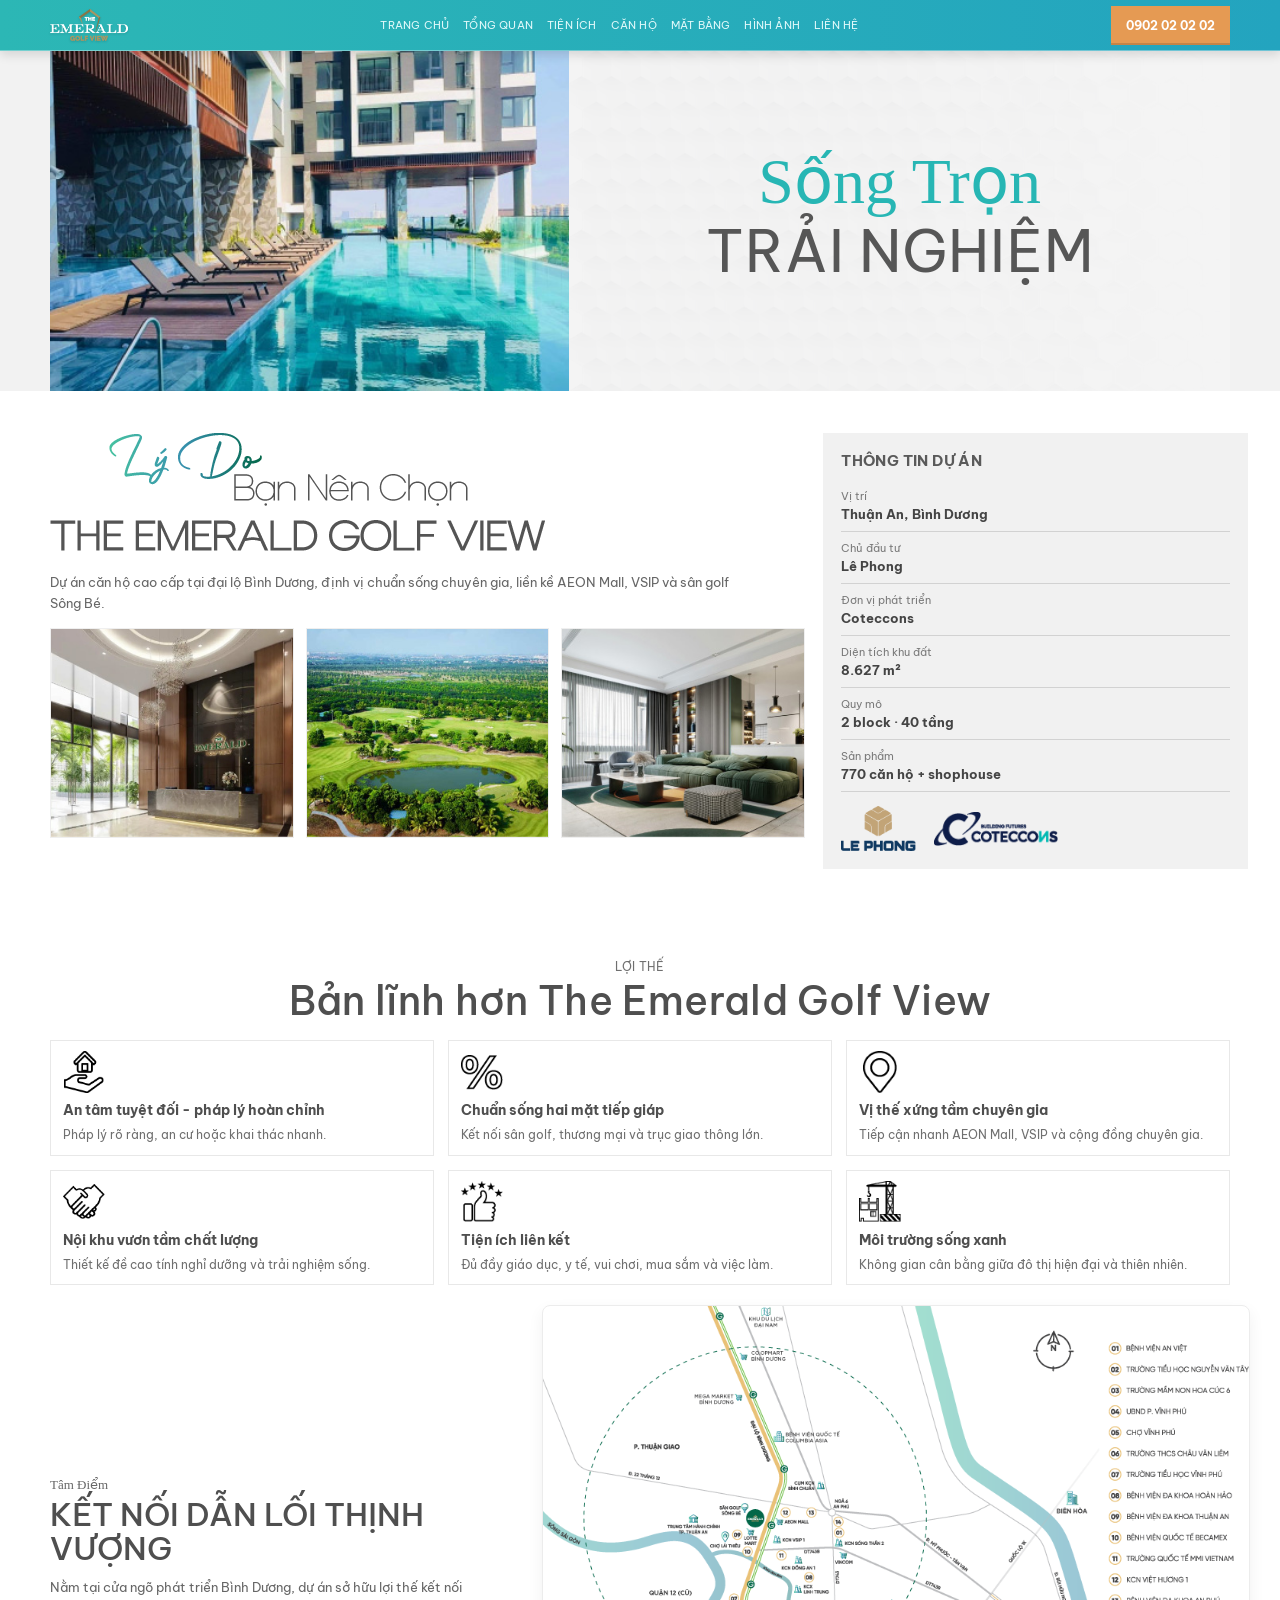
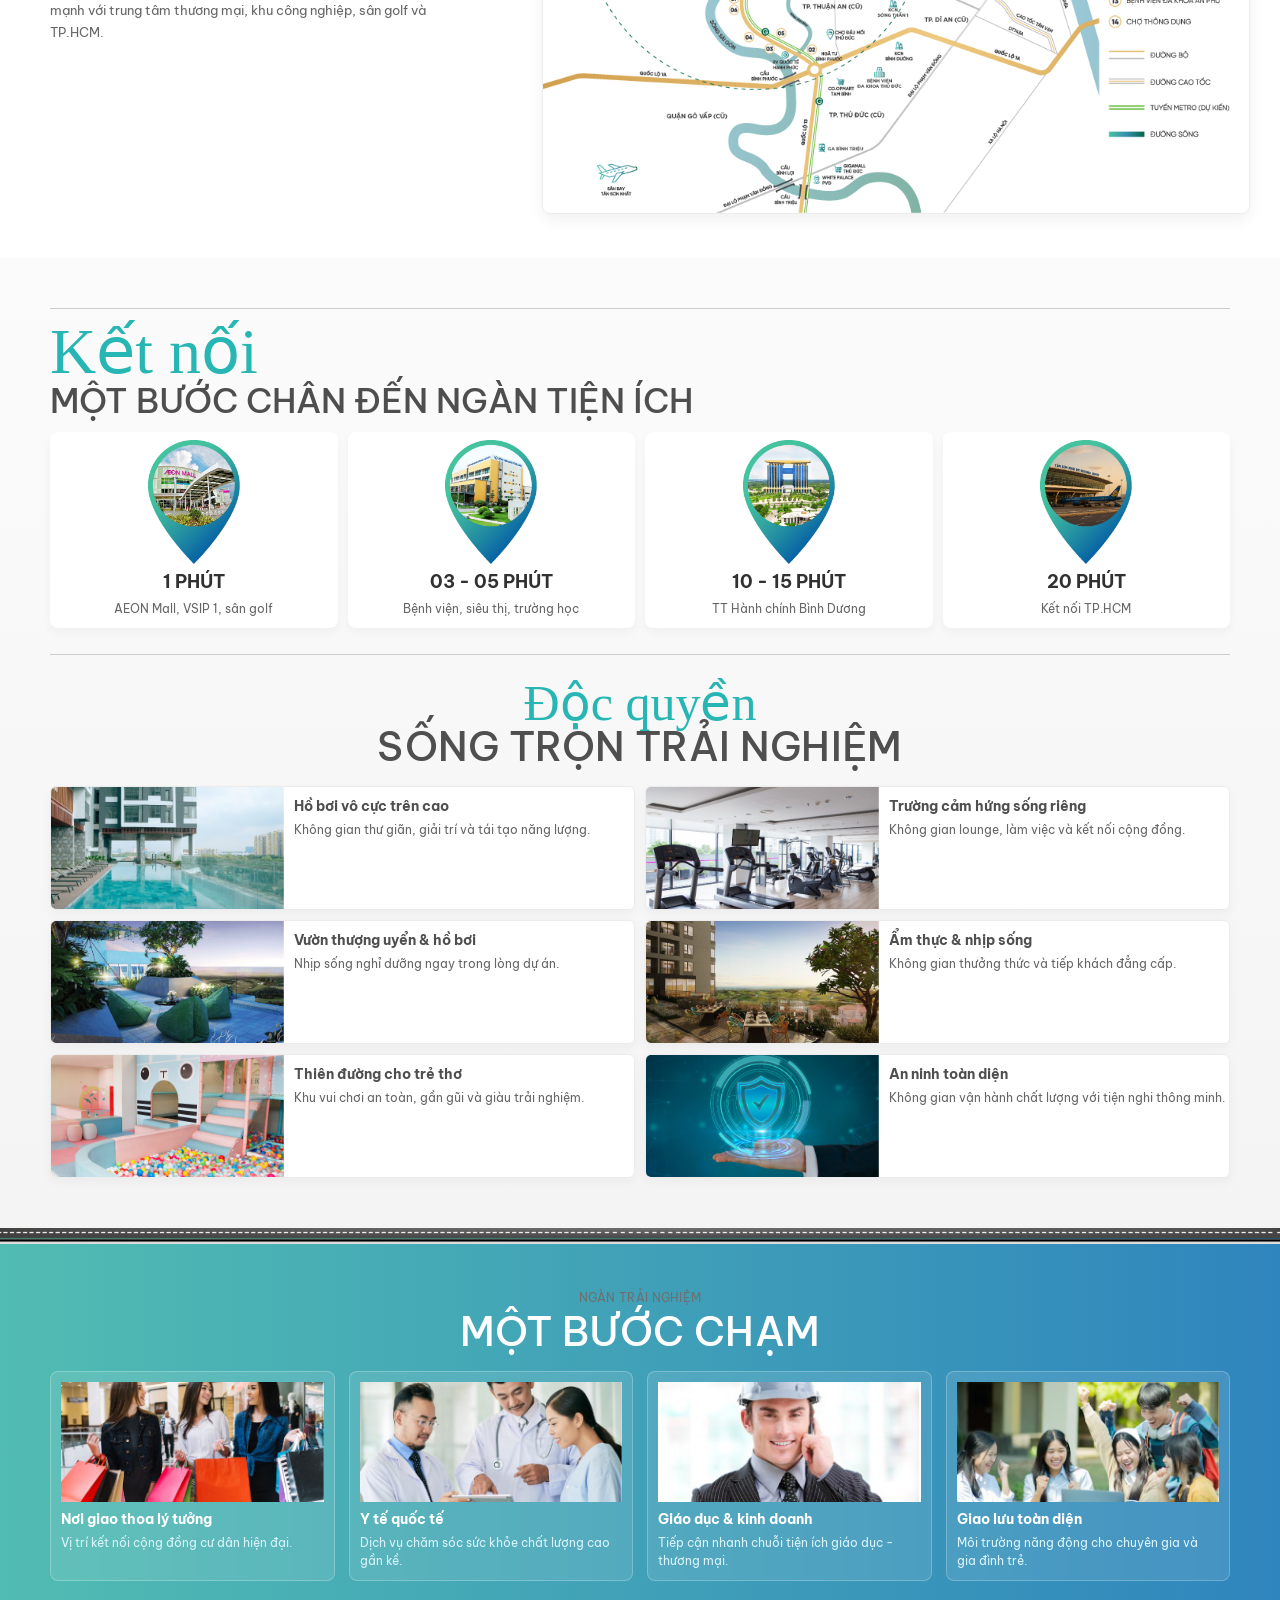
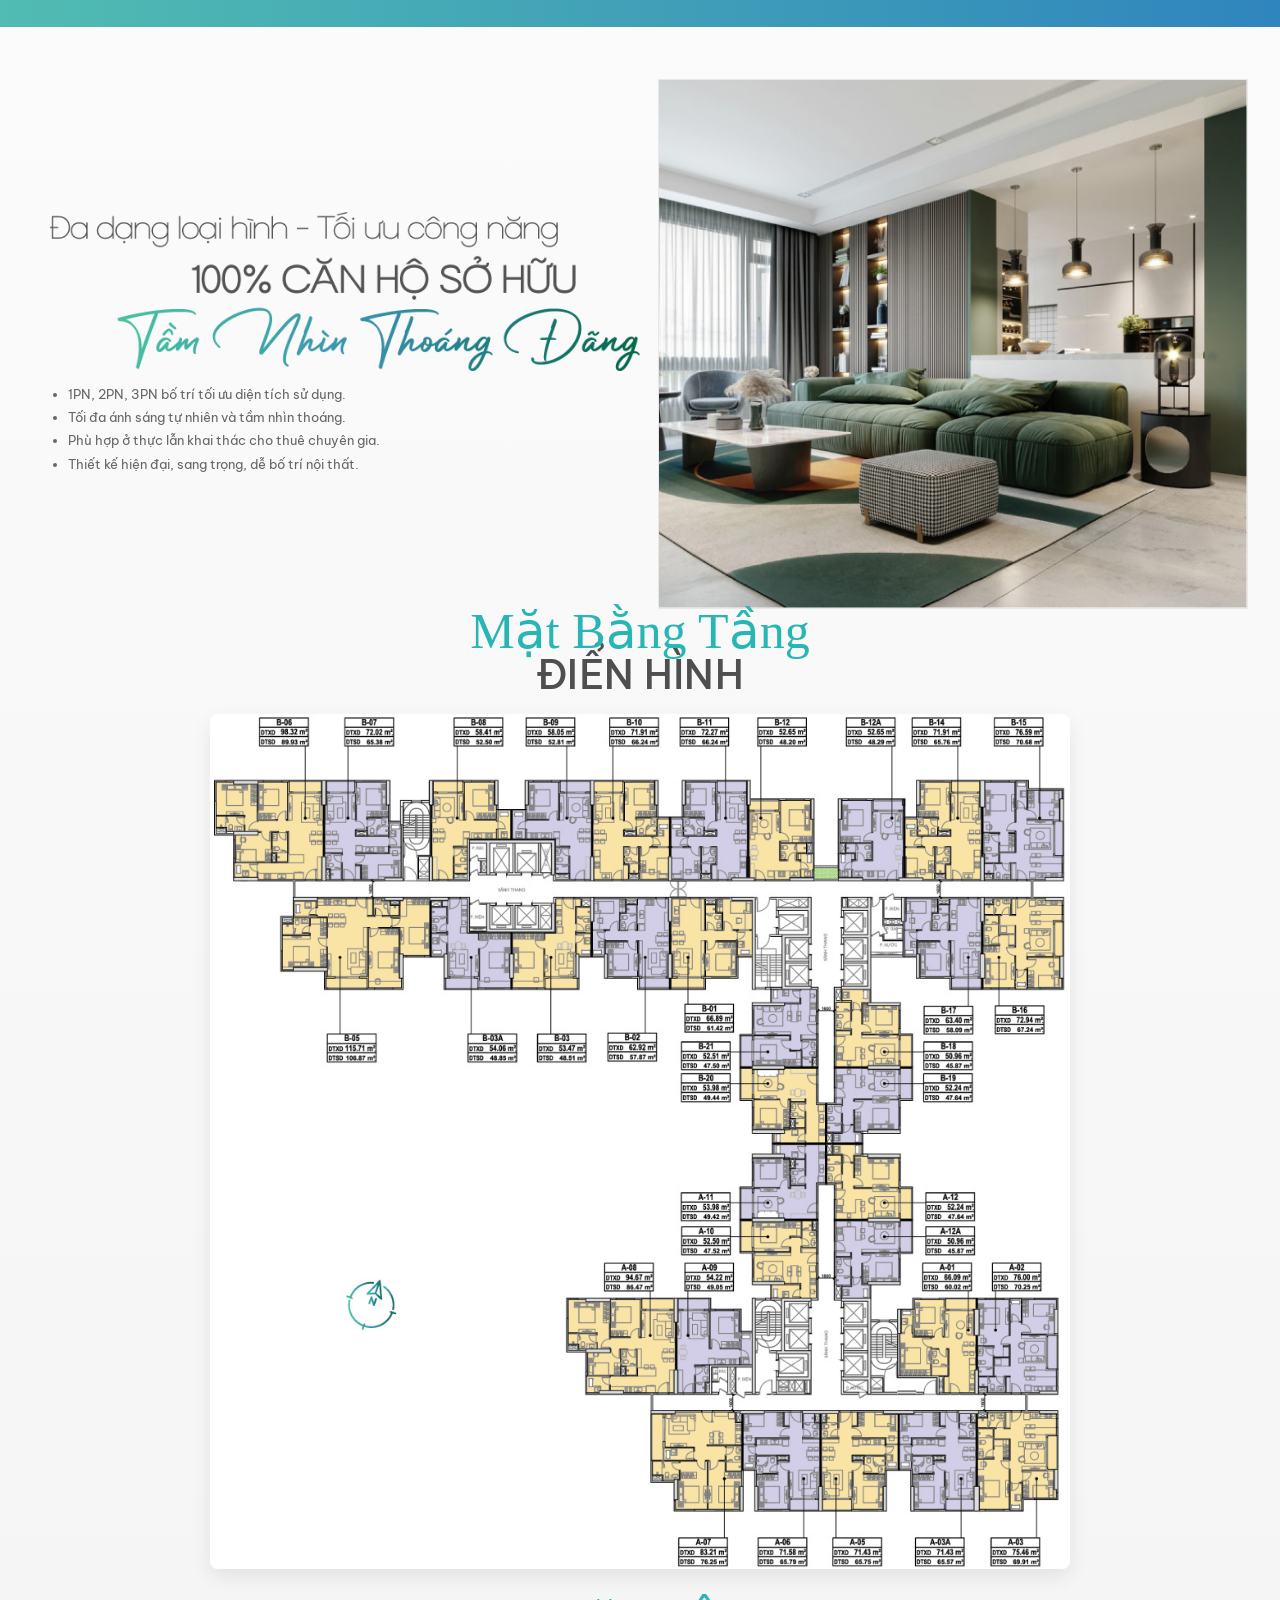
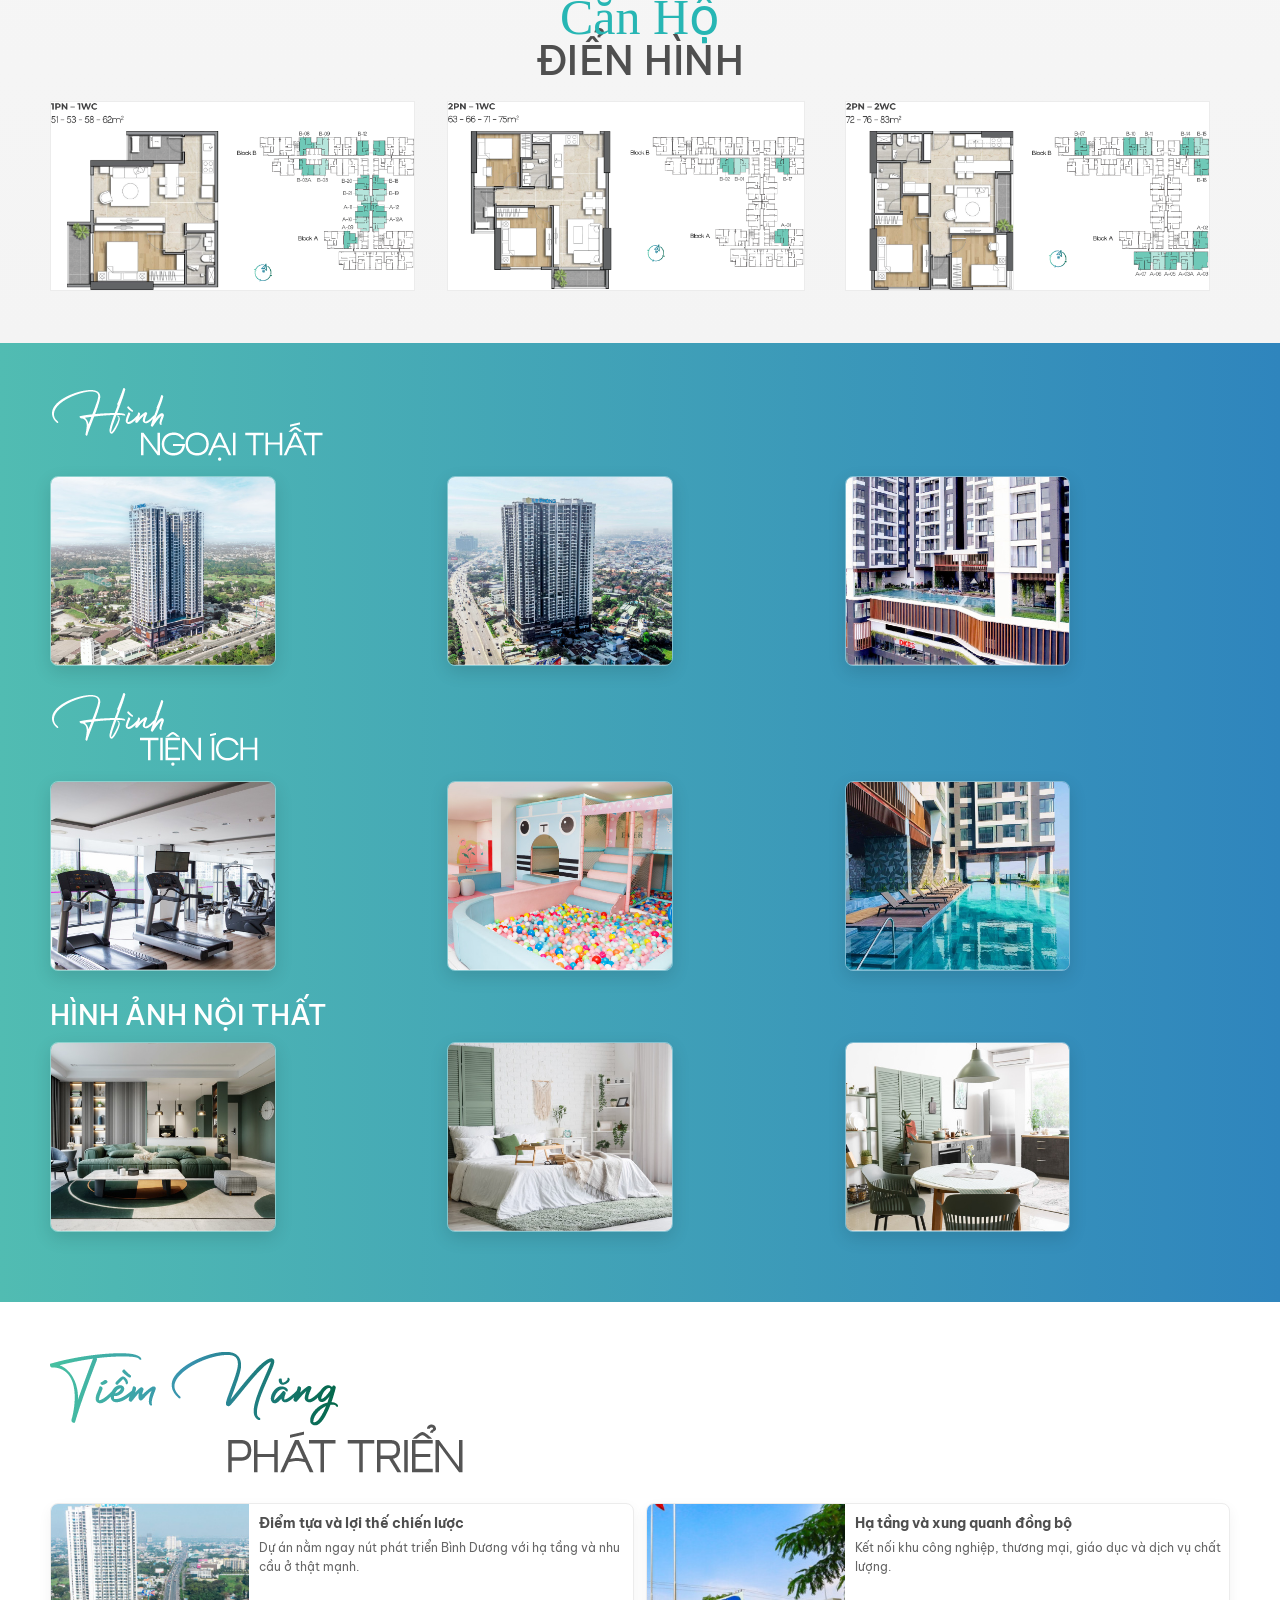
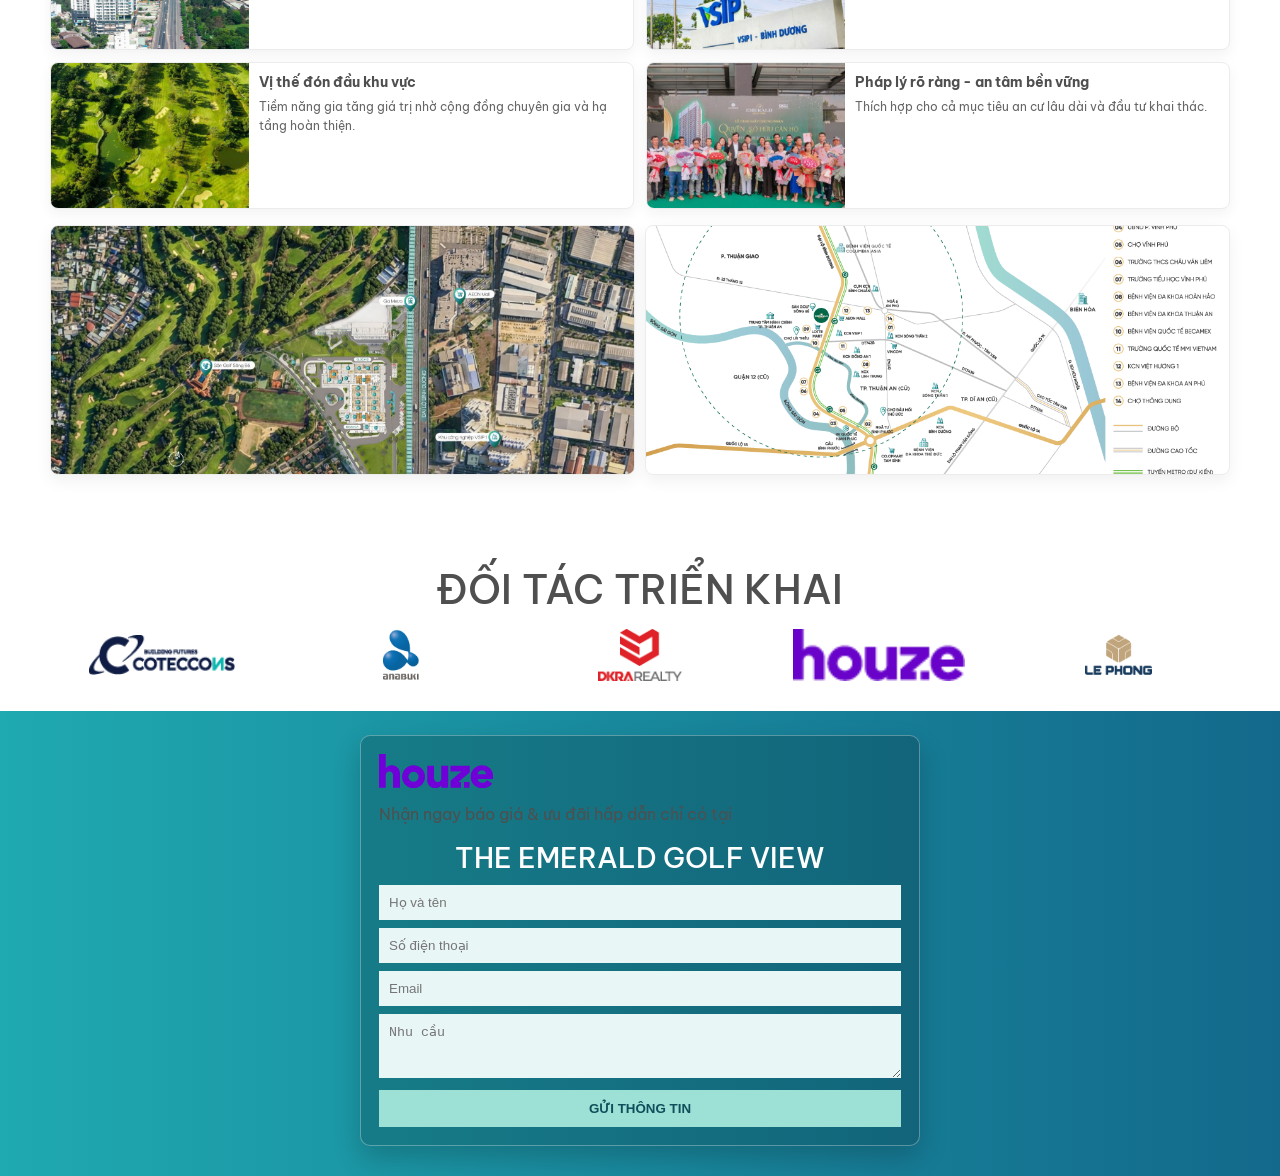
==== commit 8b31fdc6: "feat: publish emerald landing v2 homepage" ====
--- a/index.html
+++ b/index.html
@@ -3,509 +3,237 @@
 <head>
   <meta charset="utf-8" />
   <meta name="viewport" content="width=device-width, initial-scale=1" />
-  <title>The Emerald Golf View | Redesign Landing Page</title>
-  <meta name="description" content="Landing page redesign cho The Emerald Golf View: định vị cao cấp, nhấn mạnh vị trí vàng Thuận An, tiện ích 5 sao và form nhận bảng giá nhanh." />
-  <meta property="og:title" content="The Emerald Golf View" />
-  <meta property="og:description" content="Tái thiết kế landing page theo phong cách cao cấp, rõ CTA, tối ưu mobile." />
-  <meta property="og:image" content="https://w.ladicdn.com/s1300x950/697b235403260b0013ca9cbe/z7483595954971_be64cd45291d58c9cad10bcc82cceb7f-20260130080731-7htdm.jpg" />
-  <meta property="og:type" content="website" />
-
+  <title>Emerald Landing V2</title>
   <link rel="preconnect" href="https://fonts.googleapis.com" />
   <link rel="preconnect" href="https://fonts.gstatic.com" crossorigin />
-  <link href="https://fonts.googleapis.com/css2?family=Be+Vietnam+Pro:wght@400;500;600;700;800;900&display=swap" rel="stylesheet" />
-
-  <style>
-    :root {
-      --bg: #06131a;
-      --bg-2: #0a212c;
-      --card: #0f2b37;
-      --line: #1d4b5c;
-      --text: #ecf7fa;
-      --muted: #9fc2ce;
-      --brand: #43c0b3;
-      --brand-2: #7fe0d8;
-      --gold: #e8c781;
-      --danger: #ff7d7d;
-      --radius: 18px;
-      --shadow: 0 18px 50px rgba(0, 0, 0, .35);
-      --container: min(1180px, 92vw);
-    }
-
-    * { box-sizing: border-box; }
-    html, body { margin: 0; padding: 0; font-family: "Be Vietnam Pro", system-ui, -apple-system, Segoe UI, Roboto, Arial, sans-serif; background: var(--bg); color: var(--text); }
-    img { max-width: 100%; display: block; }
-    a { color: inherit; text-decoration: none; }
-
-    .container { width: var(--container); margin: 0 auto; }
-    .section { padding: 78px 0; border-bottom: 1px solid var(--line); }
-    .section--alt { background: linear-gradient(180deg, rgba(9,26,34,.7), rgba(8,21,28,.9)); }
-
-    .topbar {
-      position: sticky; top: 0; z-index: 60;
-      backdrop-filter: blur(8px);
-      background: rgba(5, 16, 22, .76);
-      border-bottom: 1px solid rgba(38, 84, 101, .65);
-    }
-
-    .topbar-wrap {
-      height: 70px; display: flex; align-items: center; justify-content: space-between;
-    }
-
-    .brand { display: flex; gap: 10px; align-items: center; font-weight: 800; }
-    .brand-dot { width: 10px; height: 10px; border-radius: 999px; background: var(--brand); box-shadow: 0 0 0 6px rgba(67,192,179,.16); }
-    .brand small { display: block; font-size: 11px; letter-spacing: .5px; color: var(--muted); font-weight: 600; margin-top: 2px; }
-
-    .nav { display: flex; gap: 24px; color: #b4d1da; font-size: 14px; }
-    .nav a:hover { color: #fff; }
-
-    .btn {
-      border: none; border-radius: 12px; cursor: pointer;
-      font-weight: 800; letter-spacing: .3px;
-      transition: .2s transform ease, .2s filter ease;
-    }
-    .btn:hover { transform: translateY(-1px); filter: brightness(1.05); }
-    .btn--primary {
-      padding: 12px 18px;
-      color: #042028;
-      background: linear-gradient(90deg, var(--brand), var(--brand-2));
-      box-shadow: 0 8px 26px rgba(67, 192, 179, .38);
-    }
-    .btn--full { width: 100%; padding: 14px 16px; }
-    .btn--ghost { border: 1px solid #2f6577; color: #b9d7df; background: rgba(14, 42, 54, .6); padding: 11px 14px; }
-
-    .hero {
-      min-height: 90vh;
-      display: grid;
-      background:
-        linear-gradient(120deg, rgba(6,18,24,.94), rgba(6,18,24,.66) 56%, rgba(6,18,24,.86)),
-        url('https://w.ladicdn.com/s1300x950/697b235403260b0013ca9cbe/z7483595954971_be64cd45291d58c9cad10bcc82cceb7f-20260130080731-7htdm.jpg') center/cover no-repeat;
-      border-bottom: 1px solid var(--line);
-    }
-
-    .hero-wrap {
-      width: var(--container); margin: 0 auto;
-      display: grid; grid-template-columns: 1.18fr .82fr; gap: 28px;
-      align-items: center; padding: 54px 0;
-    }
-
-    .hero-badge {
-      display: inline-flex;
-      align-items: center;
-      gap: 8px;
-      border: 1px solid #2c697d;
-      border-radius: 999px;
-      padding: 8px 14px;
-      font-size: 12px;
-      font-weight: 700;
-      color: #b4f0ea;
-      background: rgba(40, 98, 118, .2);
-      margin-bottom: 12px;
-    }
-
-    h1 {
-      margin: 0;
-      font-size: clamp(34px, 5vw, 66px);
-      line-height: 1.05;
-      letter-spacing: -.5px;
-      max-width: 13.5ch;
-    }
-
-    .gradient {
-      background: linear-gradient(120deg, #8cf3ec 0%, #43c0b3 45%, #e8c781 100%);
-      -webkit-background-clip: text;
-      background-clip: text;
-      color: transparent;
-    }
-
-    .hero-lead { margin: 16px 0 0; color: #c2dbe3; max-width: 62ch; line-height: 1.8; font-size: 16px; }
-
-    .stats {
-      margin-top: 24px;
-      display: grid;
-      grid-template-columns: repeat(4, 1fr);
-      gap: 10px;
-    }
-
-    .stat {
-      background: rgba(11, 34, 44, .85);
-      border: 1px solid #265768;
-      border-radius: 14px;
-      padding: 14px 10px;
-      text-align: center;
-      box-shadow: inset 0 1px 0 rgba(255,255,255,.03);
-    }
-    .stat b { display: block; font-size: 21px; color: var(--gold); margin-bottom: 4px; }
-    .stat span { color: #9fc1cc; font-size: 12px; }
-
-    .lead-card {
-      background: linear-gradient(180deg, rgba(12,36,47,.95), rgba(11,30,39,.95));
-      border: 1px solid #2d5e70;
-      border-radius: 20px;
-      box-shadow: var(--shadow);
-      padding: 20px;
-    }
-
-    .lead-card h3 { margin: 2px 0 8px; font-size: 27px; line-height: 1.1; }
-    .lead-card p { margin: 0 0 14px; color: #bcd8e0; font-size: 14px; }
-    .input, .select {
-      width: 100%;
-      border: 1px solid #355f70;
-      background: #102b37;
-      color: #eaf6f9;
-      border-radius: 12px;
-      padding: 12px 13px;
-      margin-bottom: 10px;
-      font: inherit;
-    }
-    .input::placeholder { color: #84a9b4; }
-
-    .trust {
-      margin-top: 12px;
-      display: flex; gap: 10px; flex-wrap: wrap;
-      font-size: 12px; color: #91b6c1;
-    }
-    .trust span { border: 1px solid #2b5566; border-radius: 999px; padding: 6px 10px; background: rgba(18,50,63,.6); }
-
-    .kicker { text-align: center; color: #9cc7d2; letter-spacing: .5px; font-size: 12px; font-weight: 700; text-transform: uppercase; margin-bottom: 8px; }
-    .title { margin: 0; text-align: center; font-size: clamp(30px, 4.2vw, 44px); }
-    .sub {
-      margin: 12px auto 34px;
-      text-align: center;
-      color: var(--muted);
-      max-width: 860px;
-      line-height: 1.8;
-      font-size: 15px;
-    }
-
-    .grid-3 {
-      display: grid;
-      grid-template-columns: repeat(3, 1fr);
-      gap: 16px;
-    }
-
-    .feature {
-      border: 1px solid #245466;
-      border-radius: 14px;
-      background: linear-gradient(180deg, rgba(15,43,55,.95), rgba(12,35,45,.95));
-      padding: 18px;
-    }
-    .feature h4 { margin: 0 0 8px; font-size: 18px; }
-    .feature p { margin: 0; color: #a4c7d1; line-height: 1.75; font-size: 14px; }
-
-    .distance-grid {
-      display: grid;
-      grid-template-columns: repeat(4, 1fr);
-      gap: 12px;
-    }
-
-    .distance {
-      text-align: center;
-      border: 1px solid #295969;
-      border-radius: 14px;
-      background: #0c2531;
-      padding: 16px 12px;
-    }
-    .distance b { display: block; font-size: 25px; color: var(--gold); margin-bottom: 5px; }
-    .distance p { margin: 0; color: #a6c8d3; line-height: 1.65; font-size: 13px; }
-
-    .media-grid {
-      display: grid;
-      grid-template-columns: 1.3fr .7fr;
-      gap: 14px;
-      margin-top: 14px;
-    }
-
-    .media-main,
-    .media-sub {
-      border: 1px solid #275567;
-      border-radius: 14px;
-      overflow: hidden;
-      background: #102734;
-    }
-    .media-main img { height: 100%; width: 100%; object-fit: cover; }
-    .media-sub img { height: 242px; width: 100%; object-fit: cover; }
-
-    .amen-grid {
-      display: grid;
-      grid-template-columns: repeat(3, 1fr);
-      gap: 14px;
-    }
-
-    .amen {
-      border: 1px solid #235163;
-      border-radius: 14px;
-      overflow: hidden;
-      background: #0c2531;
-    }
-    .amen img { width: 100%; height: 200px; object-fit: cover; }
-    .amen .txt { padding: 12px 13px 14px; }
-    .amen h5 { margin: 0 0 5px; font-size: 17px; }
-    .amen p { margin: 0; color: #a7c8d2; font-size: 13px; line-height: 1.65; }
-
-    .cta {
-      padding: 76px 0;
-      background:
-        radial-gradient(circle at 15% 0%, rgba(67,192,179,.24), transparent 35%),
-        radial-gradient(circle at 85% 100%, rgba(232,199,129,.2), transparent 38%),
-        linear-gradient(160deg, #0a202a, #0f2f3d);
-      border-bottom: 1px solid var(--line);
-    }
-
-    .cta-box {
-      width: min(900px, 92vw);
-      margin: 0 auto;
-      text-align: center;
-      border: 1px solid #2c5b6d;
-      border-radius: 20px;
-      background: rgba(10,30,39,.72);
-      padding: 34px 26px;
-      box-shadow: var(--shadow);
-    }
-
-    .cta h2 { margin: 0 0 10px; font-size: clamp(28px, 4vw, 46px); }
-    .cta p { margin: 0 auto 18px; color: #b8d5de; max-width: 66ch; line-height: 1.8; }
-
-    .cta-actions {
-      display: flex;
-      gap: 10px;
-      justify-content: center;
-      flex-wrap: wrap;
-    }
-
-    .footer {
-      padding: 24px 0 36px;
-      text-align: center;
-      color: #82a8b5;
-      font-size: 13px;
-    }
-
-    .sticky-cta {
-      position: fixed;
-      left: 12px;
-      right: 12px;
-      bottom: 12px;
-      z-index: 70;
-      display: none;
-    }
-
-    .sticky-cta a {
-      display: block;
-      text-align: center;
-      border-radius: 999px;
-      background: linear-gradient(90deg, var(--brand), var(--brand-2));
-      color: #062127;
-      font-weight: 900;
-      padding: 14px;
-      box-shadow: 0 14px 34px rgba(67, 192, 179, .5);
-    }
-
-    .notice {
-      margin-top: 12px;
-      font-size: 12px;
-      color: #87aeb9;
-      line-height: 1.6;
-    }
-
-    @media (max-width: 1020px) {
-      .hero-wrap { grid-template-columns: 1fr; }
-      .stats { grid-template-columns: repeat(2, 1fr); }
-      .grid-3, .amen-grid { grid-template-columns: 1fr 1fr; }
-      .distance-grid { grid-template-columns: 1fr 1fr; }
-      .media-grid { grid-template-columns: 1fr; }
-      .media-sub img { height: 230px; }
-    }
-
-    @media (max-width: 680px) {
-      .topbar-wrap { height: 62px; }
-      .nav { display: none; }
-      .grid-3, .amen-grid, .distance-grid { grid-template-columns: 1fr; }
-      .sticky-cta { display: block; }
-      .section { padding: 62px 0; }
-      h1 { max-width: 100%; }
-    }
-  </style>
+  <link href="https://fonts.googleapis.com/css2?family=Be+Vietnam+Pro:wght@400;500;600;700;800&display=swap" rel="stylesheet" />
+  <link rel="stylesheet" href="./styles.css" />
 </head>
 <body>
   <header class="topbar">
-    <div class="container topbar-wrap">
-      <div class="brand">
-        <span class="brand-dot"></span>
-        <div>
-          The Emerald Golf View
-          <small>Thuận An · Bình Dương</small>
-        </div>
-      </div>
-      <nav class="nav">
-        <a href="#vi-tri">Vị trí</a>
-        <a href="#tien-ich">Tiện ích</a>
-        <a href="#thu-vien">Hình ảnh</a>
-        <a href="#form">Nhận bảng giá</a>
+    <div class="container nav">
+      <img class="brand-logo" src="./houze-clone/assets/images/landing-page-pc-export-02-20260130035915-ev6_i.png" alt="Emerald" />
+      <nav>
+        <a href="#slice1">TRANG CHỦ</a>
+        <a href="#slice2">TỔNG QUAN</a>
+        <a href="#slice3">TIỆN ÍCH</a>
+        <a href="#slice4">CĂN HỘ</a>
+        <a href="#slice5">MẶT BẰNG</a>
+        <a href="#slice6">HÌNH ẢNH</a>
+        <a href="#slice8">LIÊN HỆ</a>
       </nav>
-      <a class="btn btn--primary" href="tel:0902729246">📞 0902 729 246</a>
+      <a class="hotline" href="tel:0902020202">0902 02 02 02</a>
     </div>
   </header>
 
-  <section class="hero">
-    <div class="hero-wrap">
-      <div>
-        <span class="hero-badge">ĐÃ CÓ SỔ HỒNG · NHẬN NHÀ Ở NGAY</span>
-        <h1>Không gian sống <span class="gradient">chuẩn chuyên gia quốc tế</span> ngay mặt tiền QL13</h1>
-        <p class="hero-lead">
-          Redesign theo hướng rõ thông điệp, rõ lợi ích, rõ CTA. The Emerald Golf View nằm tại lõi phát triển Thuận An,
-          liền kề AEON Mall và các khu công nghiệp lớn, phù hợp an cư lẫn đầu tư khai thác cho thuê bền vững.
-        </p>
-
-        <div class="stats">
-          <div class="stat"><b>2</b><span>Tòa tháp</span></div>
-          <div class="stat"><b>40</b><span>Tầng cao</span></div>
-          <div class="stat"><b>770</b><span>Căn hộ</span></div>
-          <div class="stat"><b>8.627m²</b><span>Quy mô</span></div>
-        </div>
-      </div>
-
-      <aside class="lead-card" id="form">
-        <h3>Nhận bảng giá<br />& chính sách mới nhất</h3>
-        <p>Đội ngũ tư vấn liên hệ nhanh trong giờ làm việc.</p>
-
-        <form id="leadForm">
-          <input class="input" name="name" placeholder="Họ và tên" required />
-          <input class="input" name="phone" placeholder="Số điện thoại" required />
-          <select class="select" name="need" required>
-            <option value="">Nhu cầu quan tâm</option>
-            <option>Mua ở thực</option>
-            <option>Đầu tư cho thuê</option>
-            <option>Shophouse / thương mại</option>
-            <option>Bảng giá & giỏ hàng</option>
-          </select>
-          <button class="btn btn--primary btn--full" type="submit">GỬI YÊU CẦU NGAY</button>
-        </form>
-
-        <div class="trust">
-          <span>✓ Tư vấn 1:1</span>
-          <span>✓ Hỗ trợ xem nhà mẫu</span>
-          <span>✓ Cập nhật ưu đãi theo ngày</span>
-        </div>
-
-        <p class="notice">Bằng việc gửi form, bạn đồng ý để đội ngũ dự án liên hệ tư vấn sản phẩm phù hợp.</p>
+  <section class="hero" id="slice1">
+    <div class="container hero-wrap">
+      <div class="hero-image"></div>
+      <div class="hero-copy">
+        <p class="script">Sống Trọn</p>
+        <h1>TRẢI NGHIỆM</h1>
+      </div>
+    </div>
+  </section>
+
+  <section class="overview slice-block">
+    <div class="container overview-wrap">
+      <div class="overview-left">
+        <img class="headline" src="./houze-clone/assets/images/landing-page-pc-export-13-20260130074707-jr1gy.png" alt="headline" />
+        <p class="desc">Dự án căn hộ cao cấp tại đại lộ Bình Dương, định vị chuẩn sống chuyên gia, liền kề AEON Mall, VSIP và sân golf Sông Bé.</p>
+        <div class="thumb-row">
+          <img src="./houze-clone/assets/images/landing-page-pc-export-10-20260130073811-q_s6x.jpg" alt="Lobby" />
+          <img src="./houze-clone/assets/images/landing-page-pc-export-11-20260130073839-g-clk.jpg" alt="Golf" />
+          <img src="./houze-clone/assets/images/landing-page-pc-export-12-20260130073849-d7yw8.jpg" alt="Interior" />
+        </div>
+      </div>
+      <aside class="facts">
+        <h3>THÔNG TIN DỰ ÁN</h3>
+        <ul>
+          <li><span>Vị trí</span><b>Thuận An, Bình Dương</b></li>
+          <li><span>Chủ đầu tư</span><b>Lê Phong</b></li>
+          <li><span>Đơn vị phát triển</span><b>Coteccons</b></li>
+          <li><span>Diện tích khu đất</span><b>8.627 m²</b></li>
+          <li><span>Quy mô</span><b>2 block · 40 tầng</b></li>
+          <li><span>Sản phẩm</span><b>770 căn hộ + shophouse</b></li>
+        </ul>
+        <div class="partners">
+          <img src="./houze-clone/assets/images/landing-page-pc-export-07-20260130070125-umjw_.png" alt="Le Phong" />
+          <img src="./houze-clone/assets/images/landing-page-pc-export-70-20260130095557-n1qnj.png" alt="Coteccons" />
+        </div>
       </aside>
     </div>
   </section>
 
-  <section class="section section--alt">
-    <div class="container">
-      <p class="kicker">Điểm mạnh cốt lõi</p>
-      <h2 class="title">Vì sao khách chọn Emerald Golf View?</h2>
-      <p class="sub">Bài toán ở thực và đầu tư đều rõ: pháp lý tốt, vị trí tốt, tệp khách thuê tốt.</p>
-
-      <div class="grid-3">
-        <article class="feature">
-          <h4>🏡 Sản phẩm đã hình thành</h4>
-          <p>Không chờ tiến độ. Có thể kiểm tra chất lượng thực tế, nhận nhà và vào ở ngay sau khi hoàn tất thủ tục.</p>
-        </article>
-        <article class="feature">
-          <h4>📍 Vị trí lõi phát triển</h4>
-          <p>Nằm trên trục Đại lộ Bình Dương, gần trung tâm thương mại và các cụm tiện ích cấp vùng của Thuận An.</p>
-        </article>
-        <article class="feature">
-          <h4>💸 Tệp thuê ổn định</h4>
-          <p>Hưởng lợi từ nhu cầu ở thực của chuyên gia, kỹ sư và quản lý làm việc tại VSIP 1, Việt Hương, Sóng Thần.</p>
-        </article>
-      </div>
-    </div>
-  </section>
-
-  <section class="section" id="vi-tri">
-    <div class="container">
-      <p class="kicker">Kết nối vùng</p>
-      <h2 class="title">Thời gian di chuyển ấn tượng</h2>
-      <p class="sub">Giá trị bất động sản tăng bền thường đi cùng hạ tầng và tiện ích vận hành thật trong bán kính gần.</p>
-
-      <div class="distance-grid">
-        <div class="distance"><b>1 phút</b><p>AEON Mall, VSIP 1, Sân golf Sông Bé</p></div>
-        <div class="distance"><b>3-5 phút</b><p>BV Quốc tế Becamex, Lotte Mart, trường quốc tế</p></div>
-        <div class="distance"><b>10-15 phút</b><p>TT Hành chính Bình Dương, TP Thủ Đức kết nối nhanh</p></div>
-        <div class="distance"><b>20-30 phút</b><p>Di chuyển vào TP.HCM qua QL13 - Phạm Văn Đồng</p></div>
-      </div>
-
-      <div class="media-grid" id="thu-vien">
-        <figure class="media-main">
-          <img src="https://w.ladicdn.com/s1300x950/697b235403260b0013ca9cbe/z7483595954971_be64cd45291d58c9cad10bcc82cceb7f-20260130080731-7htdm.jpg" alt="Toàn cảnh dự án The Emerald Golf View" />
-        </figure>
-        <div style="display:grid; gap:14px;">
-          <figure class="media-sub"><img src="https://w.ladicdn.com/s900x750/697b235403260b0013ca9cbe/landing-page-pc-export-26-20260130083543-cljpf.jpg" alt="Sảnh đón sang trọng" /></figure>
-          <figure class="media-sub"><img src="https://w.ladicdn.com/s900x750/697b235403260b0013ca9cbe/landing-page-pc-export-28-20260130083804-zm0mr.jpg" alt="Không gian sống cao cấp" /></figure>
-        </div>
-      </div>
-    </div>
-  </section>
-
-  <section class="section section--alt" id="tien-ich">
-    <div class="container">
-      <p class="kicker">Nội khu cao cấp</p>
-      <h2 class="title">Tiện ích chuẩn nghỉ dưỡng mỗi ngày</h2>
-      <p class="sub">Thiết kế theo nhịp sống thành thị hiện đại, ưu tiên trải nghiệm sống - làm việc - vận động trong cùng một hệ sinh thái.</p>
-
-      <div class="amen-grid">
-        <article class="amen">
-          <img src="https://w.ladicdn.com/s600x500/697b235403260b0013ca9cbe/landing-page-pc-export-29-20260130084014-eemv_.jpg" alt="Hồ bơi tràn" />
-          <div class="txt">
-            <h5>Hồ bơi tràn & lounge</h5>
-            <p>Khu thư giãn mở, phù hợp cư dân yêu thích phong cách sống resort ngay trong nội khu.</p>
-          </div>
-        </article>
-        <article class="amen">
-          <img src="https://w.ladicdn.com/s600x500/697b235403260b0013ca9cbe/landing-page-pc-export-31-20260130084401-dzirf.jpg" alt="Gym Yoga" />
-          <div class="txt">
-            <h5>Gym & Yoga studio</h5>
-            <p>Không gian vận động chất lượng, tăng giá trị sống khỏe cho cộng đồng cư dân trẻ và chuyên gia.</p>
-          </div>
-        </article>
-        <article class="amen">
-          <img src="https://w.ladicdn.com/s600x500/697b235403260b0013ca9cbe/landing-page-pc-export-34-20260130084742-fq7pr.jpg" alt="Khu vui chơi trẻ em" />
-          <div class="txt">
-            <h5>Khu trẻ em & công viên</h5>
-            <p>An toàn, thoáng, thân thiện cho gia đình nhiều thế hệ với không gian sinh hoạt cộng đồng.</p>
-          </div>
-        </article>
-      </div>
-    </div>
-  </section>
-
-  <section class="cta" id="contact">
-    <div class="cta-box">
-      <h2>Sẵn sàng nhận giỏ hàng đẹp hôm nay?</h2>
-      <p>Gọi trực tiếp để nhận bảng giá cập nhật và phương án tài chính phù hợp theo nhu cầu ở thực hoặc đầu tư khai thác.</p>
-      <div class="cta-actions">
-        <a class="btn btn--primary" href="tel:0902729246">📞 Gọi ngay 0902 729 246</a>
-        <a class="btn btn--ghost" href="#form">📩 Để lại thông tin tư vấn</a>
-      </div>
-    </div>
-  </section>
-
-  <footer class="footer">
-    <div class="container">© 2026 The Emerald Golf View · Landing redesign</div>
-  </footer>
-
-  <div class="sticky-cta">
-    <a href="#form">Nhận bảng giá & ưu đãi ngay</a>
-  </div>
-
-  <script>
-    const form = document.getElementById('leadForm');
-    form?.addEventListener('submit', (e) => {
-      e.preventDefault();
-      const data = Object.fromEntries(new FormData(form).entries());
-      const body = encodeURIComponent([
-        'Lead từ landing The Emerald Golf View',
-        `Họ tên: ${data.name || ''}`,
-        `SĐT: ${data.phone || ''}`,
-        `Nhu cầu: ${data.need || ''}`
-      ].join('\n'));
-
-      window.location.href = `mailto:Salesadmin@houze.vn?subject=Lead%20Emerald%20Golf%20View&body=${body}`;
-      alert('Cảm ơn bạn! Thông tin đã sẵn sàng gửi qua email.');
-      form.reset();
-    });
-  </script>
+  <section class="slice-block" id="slice2">
+    <div class="container">
+      <div class="section-head center">
+        <p class="eyebrow">Lợi Thế</p>
+        <h2>Bản lĩnh hơn The Emerald Golf View</h2>
+      </div>
+      <div class="feature-grid six">
+        <article><img src="./houze-clone/assets/images/landing-page-pc-export-14-20260130074900-2oxhs.png" alt="" /><h4>An tâm tuyệt đối - pháp lý hoàn chỉnh</h4><p>Pháp lý rõ ràng, an cư hoặc khai thác nhanh.</p></article>
+        <article><img src="./houze-clone/assets/images/landing-page-pc-export-15-20260130075002-uq2m7.png" alt="" /><h4>Chuẩn sống hai mặt tiếp giáp</h4><p>Kết nối sân golf, thương mại và trục giao thông lớn.</p></article>
+        <article><img src="./houze-clone/assets/images/landing-page-pc-export-16-20260130075002-p5a4p.png" alt="" /><h4>Vị thế xứng tầm chuyên gia</h4><p>Tiếp cận nhanh AEON Mall, VSIP và cộng đồng chuyên gia.</p></article>
+        <article><img src="./houze-clone/assets/images/landing-page-pc-export-17-20260130075002-d2ovn.png" alt="" /><h4>Nội khu vươn tầm chất lượng</h4><p>Thiết kế đề cao tính nghỉ dưỡng và trải nghiệm sống.</p></article>
+        <article><img src="./houze-clone/assets/images/landing-page-pc-export-18-20260130075002-hnazq.png" alt="" /><h4>Tiện ích liên kết</h4><p>Đủ đầy giáo dục, y tế, vui chơi, mua sắm và việc làm.</p></article>
+        <article><img src="./houze-clone/assets/images/landing-page-pc-export-19-20260130075002-keiwm.png" alt="" /><h4>Môi trường sống xanh</h4><p>Không gian cân bằng giữa đô thị hiện đại và thiên nhiên.</p></article>
+      </div>
+      <div class="connect-wrap">
+        <div class="connect-copy">
+          <p class="script small">Tâm Điểm</p>
+          <h3>KẾT NỐI DẪN LỐI THỊNH VƯỢNG</h3>
+          <p>Nằm tại cửa ngõ phát triển Bình Dương, dự án sở hữu lợi thế kết nối mạnh với trung tâm thương mại, khu công nghiệp, sân golf và TP.HCM.</p>
+        </div>
+        <div class="connect-map">
+          <img src="./houze-clone/assets/images/landing-page-pc-export-20-20260130080533-i2o5j.png" alt="Bản đồ kết nối" />
+        </div>
+      </div>
+    </div>
+  </section>
+
+  <section class="slice-block patterned" id="slice3">
+    <div class="container">
+      <div class="milestone-row">
+        <div class="milestone-text">
+          <p class="script small">Kết nối</p>
+          <h3>MỘT BƯỚC CHÂN ĐẾN NGÀN TIỆN ÍCH</h3>
+        </div>
+        <div class="milestones">
+          <div><img src="./houze-clone/assets/images/landing-page-pc-export-23-20260130082337-k3z0o.png" alt="" /><b>1 PHÚT</b><span>AEON Mall, VSIP 1, sân golf</span></div>
+          <div><img src="./houze-clone/assets/images/landing-page-pc-export-24-20260130082821-dxpgk.png" alt="" /><b>03 - 05 PHÚT</b><span>Bệnh viện, siêu thị, trường học</span></div>
+          <div><img src="./houze-clone/assets/images/landing-page-pc-export-25-20260130082827-mvwhw.png" alt="" /><b>10 - 15 PHÚT</b><span>TT Hành chính Bình Dương</span></div>
+          <div><img src="./houze-clone/assets/images/landing-page-pc-export-26-20260130082830-bxaah.png" alt="" /><b>20 PHÚT</b><span>Kết nối TP.HCM</span></div>
+        </div>
+      </div>
+
+      <div class="section-head center">
+        <p class="script small">Độc quyền</p>
+        <h2>SỐNG TRỌN TRẢI NGHIỆM</h2>
+      </div>
+      <div class="experience-grid two-col">
+        <article><img src="./houze-clone/assets/images/landing-page-pc-export-29-20260130084014-eemv_.jpg" alt="Hồ bơi" /><div><h4>Hồ bơi vô cực trên cao</h4><p>Không gian thư giãn, giải trí và tái tạo năng lượng.</p></div></article>
+        <article><img src="./houze-clone/assets/images/landing-page-pc-export-30-20260130084205-aj6cv.jpg" alt="Lounge" /><div><h4>Trường cảm hứng sống riêng</h4><p>Không gian lounge, làm việc và kết nối cộng đồng.</p></div></article>
+        <article><img src="./houze-clone/assets/images/landing-page-pc-export-31-20260130084401-dzirf.jpg" alt="Cảnh quan" /><div><h4>Vườn thượng uyển & hồ bơi</h4><p>Nhịp sống nghỉ dưỡng ngay trong lòng dự án.</p></div></article>
+        <article><img src="./houze-clone/assets/images/landing-page-pc-export-32-20260130084452-omweb.jpg" alt="Cafe" /><div><h4>Ẩm thực & nhịp sống</h4><p>Không gian thưởng thức và tiếp khách đẳng cấp.</p></div></article>
+        <article><img src="./houze-clone/assets/images/landing-page-pc-export-33-20260130084620-2poyk.jpg" alt="Kid zone" /><div><h4>Thiên đường cho trẻ thơ</h4><p>Khu vui chơi an toàn, gần gũi và giàu trải nghiệm.</p></div></article>
+        <article><img src="./houze-clone/assets/images/landing-page-pc-export-34-20260130084742-fq7pr.jpg" alt="Công nghệ" /><div><h4>An ninh toàn diện</h4><p>Không gian vận hành chất lượng với tiện nghi thông minh.</p></div></article>
+      </div>
+    </div>
+  </section>
+
+  <div class="slice-divider"><img src="./houze-clone/assets/images/landing-page-pc-export-27-20260130082200-45uzb.png" alt="divider" /></div>
+
+  <section class="slice-banner" id="slice4">
+    <div class="container">
+      <div class="section-head center light">
+        <p class="eyebrow">Ngàn trải nghiệm</p>
+        <h2>MỘT BƯỚC CHẠM</h2>
+      </div>
+      <div class="benefit-row four">
+        <article><img src="./houze-clone/assets/images/landing-page-pc-export-38-20260130085924-8u5-a.jpg" alt="" /><h4>Nơi giao thoa lý tưởng</h4><p>Vị trí kết nối cộng đồng cư dân hiện đại.</p></article>
+        <article><img src="./houze-clone/assets/images/landing-page-pc-export-39-20260130085924-j5vmn.jpg" alt="" /><h4>Y tế quốc tế</h4><p>Dịch vụ chăm sóc sức khỏe chất lượng cao gần kề.</p></article>
+        <article><img src="./houze-clone/assets/images/landing-page-pc-export-40-20260130085937-y9gly.jpg" alt="" /><h4>Giáo dục & kinh doanh</h4><p>Tiếp cận nhanh chuỗi tiện ích giáo dục - thương mại.</p></article>
+        <article><img src="./houze-clone/assets/images/landing-page-pc-export-41-20260130085924-k1tub.jpg" alt="" /><h4>Giao lưu toàn diện</h4><p>Môi trường năng động cho chuyên gia và gia đình trẻ.</p></article>
+      </div>
+    </div>
+  </section>
+
+  <section class="slice-block patterned" id="slice5">
+    <div class="container split-own">
+      <div class="own-copy">
+        <img class="title-image dark large" src="./houze-clone/assets/images/landing-page-pc-export-42-20260130091030-xenys.png" alt="100% căn hộ sở hữu" />
+        <ul class="bullet-list">
+          <li>1PN, 2PN, 3PN bố trí tối ưu diện tích sử dụng.</li>
+          <li>Tối đa ánh sáng tự nhiên và tầm nhìn thoáng.</li>
+          <li>Phù hợp ở thực lẫn khai thác cho thuê chuyên gia.</li>
+          <li>Thiết kế hiện đại, sang trọng, dễ bố trí nội thất.</li>
+        </ul>
+      </div>
+      <div class="own-image"><img src="./houze-clone/assets/images/landing-page-pc-export-43-20260130091114-vzijk.jpg" alt="Căn hộ mẫu" /></div>
+    </div>
+
+    <div class="container plan-section">
+      <div class="section-head center">
+        <p class="script small">Mặt Bằng Tầng</p>
+        <h2>ĐIỂN HÌNH</h2>
+      </div>
+      <div class="full-center-img"><img src="./houze-clone/assets/images/landing-page-pc-export-45-20260130091503-7ad6-.jpg" alt="Mặt bằng tầng" /></div>
+
+      <div class="section-head center plan-head">
+        <p class="script small">Căn Hộ</p>
+        <h2>ĐIỂN HÌNH</h2>
+      </div>
+      <div class="gallery-3 plans">
+        <img src="./houze-clone/assets/images/landing-page-pc-export-47-20260130091831-b-xym.png" alt="Plan 1" />
+        <img src="./houze-clone/assets/images/landing-page-pc-export-48-20260130092014-rrt2j.png" alt="Plan 2" />
+        <img src="./houze-clone/assets/images/landing-page-pc-export-49-20260130092235-8viax.png" alt="Plan 3" />
+      </div>
+    </div>
+  </section>
+
+  <section class="slice-banner media-band" id="slice6">
+    <div class="container">
+      <div class="media-group">
+        <img class="title-image white gallery-title" src="./houze-clone/assets/images/landing-page-pc-export-51-20260130092503-gu_gq.png" alt="Hình ngoại thất" />
+        <div class="gallery-3 equal"><img src="./houze-clone/assets/images/landing-page-pc-export-52-20260130092637-lnspt.jpg" alt="" /><img src="./houze-clone/assets/images/landing-page-pc-export-53-20260130092637-gpxie.jpg" alt="" /><img src="./houze-clone/assets/images/landing-page-pc-export-54-20260130092654-wthqg.jpg" alt="" /></div>
+      </div>
+      <div class="media-group">
+        <img class="title-image white gallery-title" src="./houze-clone/assets/images/landing-page-pc-export-55-20260130092801-xjyfl.png" alt="Hình tiện ích" />
+        <div class="gallery-3 equal"><img src="./houze-clone/assets/images/landing-page-pc-export-57-20260130092940-oyvux.jpg" alt="" /><img src="./houze-clone/assets/images/landing-page-pc-export-56-20260130092918-whqjy.jpg" alt="" /><img src="./houze-clone/assets/images/landing-page-pc-export-58-20260130093013-cd0qz.jpg" alt="" /></div>
+      </div>
+      <div class="media-group">
+        <h3>HÌNH ẢNH NỘI THẤT</h3>
+        <div class="gallery-3 equal"><img src="./houze-clone/assets/images/landing-page-pc-export-60-20260130093126-8eln9.jpg" alt="" /><img src="./houze-clone/assets/images/landing-page-pc-export-61-20260130093126-ljgu8.jpg" alt="" /><img src="./houze-clone/assets/images/landing-page-pc-export-62-20260130093126-wi8xl.jpg" alt="" /></div>
+      </div>
+    </div>
+  </section>
+
+  <section class="slice-block" id="slice7">
+    <div class="container">
+      <div class="section-head center image-title-block">
+        <img class="title-image dark large" src="./houze-clone/assets/images/landing-page-pc-export-63-20260130093249-pn9d8.png" alt="Tiềm năng phát triển" />
+      </div>
+      <div class="news-grid two-col-text">
+        <article><img src="./houze-clone/assets/images/landing-page-pc-export-64-20260130093327-_ofps.jpg" alt="" /><div><h4>Điểm tựa và lợi thế chiến lược</h4><p>Dự án nằm ngay nút phát triển Bình Dương với hạ tầng và nhu cầu ở thật mạnh.</p></div></article>
+        <article><img src="./houze-clone/assets/images/landing-page-pc-export-65-20260130093527-gm-8z.jpg" alt="" /><div><h4>Hạ tầng và xung quanh đồng bộ</h4><p>Kết nối khu công nghiệp, thương mại, giáo dục và dịch vụ chất lượng.</p></div></article>
+        <article><img src="./houze-clone/assets/images/landing-page-pc-export-66-20260130093754-b1wir.jpg" alt="" /><div><h4>Vị thế đón đầu khu vực</h4><p>Tiềm năng gia tăng giá trị nhờ cộng đồng chuyên gia và hạ tầng hoàn thiện.</p></div></article>
+        <article><img src="./houze-clone/assets/images/landing-page-pc-export-67-20260130093903-7zavw.jpg" alt="" /><div><h4>Pháp lý rõ ràng - an tâm bền vững</h4><p>Thích hợp cho cả mục tiêu an cư lâu dài và đầu tư khai thác.</p></div></article>
+      </div>
+      <div class="map-pair">
+        <img src="./houze-clone/assets/images/landing-page-pc-export-68-20260130094019-pzpqr.jpg" alt="Bản đồ vệ tinh" />
+        <img src="./houze-clone/assets/images/landing-page-pc-export-20-20260130080533-i2o5j.png" alt="Map overlay" />
+      </div>
+    </div>
+  </section>
+
+  <section class="slice-block partners-bottom" id="slice8">
+    <div class="container">
+      <div class="section-head center"><h2>ĐỐI TÁC TRIỂN KHAI</h2></div>
+      <div class="partner-logos">
+        <img src="./houze-clone/assets/images/landing-page-pc-export-70-20260130095557-n1qnj.png" alt="Coteccons" />
+        <img src="./houze-clone/assets/images/landing-page-pc-export-71-20260130095453--pvty.png" alt="Bimgroup" />
+        <img src="./houze-clone/assets/images/landing-page-pc-export-72-20260130095221-pn1wb.png" alt="DKRA" />
+        <img src="./houze-clone/assets/images/landing-page-pc-export-73-20260130095356-yrucg.png" alt="Houze" />
+        <img src="./houze-clone/assets/images/landing-page-pc-export-69-20260130094649-cdu5x.png" alt="Lê Phong" />
+      </div>
+    </div>
+    <div class="lead-footer">
+      <div class="container lead-footer-wrap">
+        <div class="lead-box">
+          <img class="title-image white smallish footer-brand" src="./houze-clone/assets/images/landing-page-pc-export-76-20260227033349-ku4ou.png" alt="houze" />
+          <p class="eyebrow light">Nhận ngay báo giá & ưu đãi hấp dẫn chỉ có tại</p>
+          <h3>THE EMERALD GOLF VIEW</h3>
+          <form class="footer-form">
+            <input placeholder="Họ và tên" />
+            <input placeholder="Số điện thoại" />
+            <input placeholder="Email" />
+            <textarea placeholder="Nhu cầu"></textarea>
+            <button type="button">GỬI THÔNG TIN</button>
+          </form>
+        </div>
+      </div>
+    </div>
+  </section>
 </body>
 </html>
--- a/styles.css
+++ b/styles.css
@@ -0,0 +1,254 @@
+:root{
+  --teal:#27b6b4;
+  --teal2:#1f9fb4;
+  --orange:#e59a53;
+  --text:#4f4f4f;
+  --muted:#727272;
+  --light:#f5f5f5;
+  --line:#d8d8d8;
+}
+*{box-sizing:border-box}
+body{margin:0;font-family:'Be Vietnam Pro',Arial,Helvetica,sans-serif;color:var(--text);background:#fff}
+img{max-width:100%;display:block}
+a{text-decoration:none;color:inherit}
+.container{width:min(1180px,94vw);margin:0 auto}
+.slice-block{padding:42px 0}
+.patterned{background:linear-gradient(180deg,#fbfbfb,#f4f4f4)}
+
+/* precision pass: per-slice rhythm */
+#slice2{padding-top:48px;padding-bottom:44px}
+#slice3{padding-top:50px;padding-bottom:50px}
+#slice4{padding-top:46px;padding-bottom:46px}
+#slice5{padding-top:52px;padding-bottom:52px}
+#slice6{padding-top:44px;padding-bottom:44px}
+#slice7{padding-top:50px;padding-bottom:50px}
+#slice8{padding-top:44px}
+
+.topbar{background:linear-gradient(90deg,#2cb7b5,#23a4bf);border-bottom:1px solid rgba(255,255,255,.35);position:sticky;top:0;z-index:50;box-shadow:0 4px 10px rgba(0,0,0,.12)}
+.nav{height:50px;display:flex;align-items:center;justify-content:space-between;gap:18px}
+.brand-logo{height:32px;width:auto;object-fit:contain;filter:drop-shadow(0 1px 1px rgba(0,0,0,.15))}
+.nav nav{display:flex;gap:14px;font-size:11px;white-space:nowrap}
+.nav nav a{color:#eafdfd;letter-spacing:.2px;opacity:.95}
+.nav nav a:hover{opacity:1;text-decoration:underline}
+.hotline{background:var(--orange);color:#fff;padding:12px 15px;font-size:12px;font-weight:700;box-shadow:inset 0 -2px 0 rgba(0,0,0,.14)}
+
+.hero{background:#f2f2f2}
+.hero-wrap{display:grid;grid-template-columns:44% 56%;min-height:340px}
+.hero-image{background:url('./houze-clone/assets/images/landing-page-pc-export-58-20260130093013-cd0qz.jpg') center/cover no-repeat}
+.hero-copy{position:relative;display:flex;flex-direction:column;justify-content:center;align-items:center;background:#f4f4f4;overflow:hidden}
+.hero-copy::before{content:"";position:absolute;inset:0;background:url('./houze-clone/assets/images/landing-page-pc-export-35-20260130083347-zr-vk-6.png') center/cover no-repeat;opacity:.38;mix-blend-mode:multiply}
+.script,.hero h1{position:relative;z-index:1}
+.script{font-family:cursive;font-size:64px;line-height:.85;color:var(--teal);margin:0 0 4px}
+.hero h1{margin:0;font-size:58px;font-weight:400;letter-spacing:1px;color:#565656}
+
+.overview-wrap{display:grid;grid-template-columns:64% 36%;gap:18px;align-items:start}
+.headline{width:495px;max-width:100%;margin:0 0 10px}
+.desc{margin:0 0 14px;font-size:13px;line-height:1.6;color:#666;max-width:92%}
+.thumb-row{display:grid;grid-template-columns:repeat(3,1fr);gap:12px}
+.thumb-row img{width:100%;height:210px;object-fit:cover;border:1px solid #efefef}
+
+.facts{background:#f1f1f1;padding:18px}
+.facts h3{margin:0 0 10px;font-size:15px;letter-spacing:.4px;color:#5a5a5a}
+.facts ul{list-style:none;margin:0;padding:0}
+.facts li{padding:9px 0;border-bottom:1px solid #d2d2d2;display:grid;gap:3px}
+.facts span{font-size:11px;color:#7a7a7a}
+.facts b{font-size:13px;color:#444}
+.partners{display:flex;gap:18px;align-items:center;padding-top:14px;flex-wrap:wrap}
+.partners img:first-child{height:45px;width:auto}.partners img:last-child{height:34px;width:auto}
+
+.section-head{margin-bottom:18px}.section-head.center{text-align:center}
+.section-head .eyebrow{font-size:12px;letter-spacing:.3px;color:#6f6f6f;text-transform:uppercase;margin:0 0 6px}
+.section-head .script.small{font-size:50px;margin:0;color:var(--teal);line-height:.9}
+.section-head h2{margin:0;font-size:40px;color:#4f4f4f;font-weight:500;letter-spacing:.35px;line-height:1.06}
+.section-head.light h2,.section-head .eyebrow.light{color:#fff}
+.title-deco{height:22px;width:auto;margin:10px auto 0;opacity:.92}
+.title-deco.wide{height:28px}
+
+.feature-grid{display:grid;gap:14px}
+.feature-grid.six{grid-template-columns:repeat(3,1fr)}
+.feature-grid article{padding:10px 12px;border:1px solid #e8e8e8;background:#fff}
+.feature-grid img{width:42px;height:42px;object-fit:contain;margin-bottom:8px}
+.feature-grid h4{margin:0 0 6px;font-size:14px;font-weight:700}
+.feature-grid p{margin:0;color:#6f6f6f;font-size:12px;line-height:1.6}
+
+.connect-wrap{display:grid;grid-template-columns:40% 60%;gap:20px;margin-top:20px;align-items:center}
+.connect-copy h3{margin:0 0 10px;font-size:32px;font-weight:500;line-height:1.08}
+.connect-copy p{margin:0;color:#666;line-height:1.75;font-size:13px;max-width:420px}
+.connect-map img{border:1px solid #ececec;border-radius:8px;box-shadow:0 6px 16px rgba(0,0,0,.06)}
+
+.milestone-row{padding:16px 0 26px;border-top:1px solid #ccc;border-bottom:1px solid #ccc;margin-bottom:26px}
+.milestone-text h3{margin:4px 0 12px;font-size:34px;font-weight:500;color:#4e4e4e;line-height:1.08}
+.milestones{display:grid;grid-template-columns:repeat(4,1fr);gap:10px}
+.milestones>div{text-align:center;padding:8px 6px 10px;border-radius:8px;background:#fff;box-shadow:0 4px 10px rgba(0,0,0,.04)}
+.milestones img{width:92px;height:124px;object-fit:contain;margin:0 auto 6px}
+.milestones b{display:block;font-size:18px;color:#313131;margin-bottom:4px}
+.milestones span{font-size:12px;color:#666;line-height:1.5}
+
+.experience-grid{display:grid;gap:10px}
+.experience-grid.two-col{grid-template-columns:1fr 1fr}
+.experience-grid article{display:grid;grid-template-columns:40% 60%;gap:10px;border:1px solid #ececec;background:#fff;border-radius:6px;overflow:hidden;box-shadow:0 4px 12px rgba(0,0,0,.04)}
+.experience-grid article img{width:100%;height:122px;object-fit:cover}
+.experience-grid h4{margin:10px 0 6px;font-size:14px}
+.experience-grid p{margin:0 10px 10px 0;font-size:12px;line-height:1.5;color:#666}
+
+.slice-divider img{width:100%;height:16px;object-fit:cover;display:block}
+.slice-banner{padding:36px 0;background:linear-gradient(90deg,#51bcb2,#2f85bd);color:#fff}
+.benefit-row{display:grid;gap:14px}
+.benefit-row.four{grid-template-columns:repeat(4,1fr)}
+.benefit-row article{background:rgba(255,255,255,.10);padding:10px;border:1px solid rgba(255,255,255,.24);border-radius:8px;backdrop-filter:blur(2px)}
+.benefit-row img{width:100%;height:120px;object-fit:cover;margin-bottom:8px}
+.benefit-row h4{margin:0 0 6px;font-size:14px;color:#fff}
+.benefit-row p{margin:0;font-size:12px;line-height:1.5;color:#dbf4fb}
+
+.split-own{display:grid;grid-template-columns:50% 50%;gap:18px;align-items:center}
+.own-copy h2{margin:6px 0 6px;font-size:38px;line-height:1.05}
+.bullet-list{margin:12px 0 0;padding-left:18px;color:#666;line-height:1.8;font-size:13px}
+.own-image img{width:100%;border:1px solid #e8e8e8}
+
+.full-center-img img{max-width:860px;width:100%;margin:0 auto;border-radius:8px;box-shadow:0 8px 20px rgba(0,0,0,.08)}
+.plan-head{margin-top:26px}
+.gallery-3{display:grid;grid-template-columns:repeat(3,1fr);gap:12px}
+.gallery-3.plans img{height:190px;object-fit:contain;background:#fff;border:1px solid #ececec}
+
+.media-band .media-group{margin-bottom:26px}
+.gallery-title{margin:0 0 12px;max-width:280px}
+.media-band h3{margin:0 0 10px;font-size:28px;font-weight:500}
+.gallery-3.equal img{height:190px;object-fit:cover;border:1px solid rgba(255,255,255,.35);border-radius:8px;box-shadow:0 6px 18px rgba(0,0,0,.12)}
+
+.news-grid{display:grid;gap:12px;margin-bottom:16px}
+.news-grid.two-col-text{grid-template-columns:1fr 1fr}
+.news-grid article{display:grid;grid-template-columns:34% 66%;gap:10px;border:1px solid #ececec;background:#fff;border-radius:8px;overflow:hidden;box-shadow:0 5px 14px rgba(0,0,0,.05)}
+.news-grid img{width:100%;height:145px;object-fit:cover}
+.news-grid h4{margin:10px 0 6px;font-size:14px}
+.news-grid p{margin:0 10px 10px 0;font-size:12px;line-height:1.6;color:#666}
+
+.map-pair{display:grid;grid-template-columns:1fr 1fr;gap:10px}
+.map-pair img{width:100%;height:250px;object-fit:cover;border-radius:8px;border:1px solid #ececec;box-shadow:0 6px 16px rgba(0,0,0,.06)}
+
+.partners-bottom{padding-bottom:0}
+.partner-logos{display:grid;grid-template-columns:repeat(5,1fr);gap:16px;align-items:center;margin-bottom:30px}
+.partner-logos img{height:52px;object-fit:contain;justify-self:center;filter:grayscale(.08)}
+.partner-logos img:first-child,.partner-logos img:last-child{height:40px}
+.lead-footer{background:linear-gradient(90deg,#1fa9b0,#13698b);padding:24px 0 30px}
+.lead-footer-wrap{display:flex;justify-content:center}
+.lead-box{width:min(560px,96vw);background:rgba(0,0,0,.18);padding:18px;border:1px solid rgba(255,255,255,.3);border-radius:10px;box-shadow:0 12px 28px rgba(0,0,0,.2)}
+.lead-box h3{margin:0 0 10px;text-align:center;color:#fff;font-size:28px;font-weight:500}
+.footer-brand{margin-bottom:8px;max-width:170px}
+.footer-form input,.footer-form textarea{width:100%;margin-bottom:8px;padding:10px;border:none;background:#e9f6f6}
+.footer-form textarea{height:64px;resize:vertical}
+.footer-form button{width:100%;padding:11px;border:none;background:#9de0d5;color:#0d4f5a;font-weight:700}
+
+@media(max-width:1080px){
+  .feature-grid.six{grid-template-columns:1fr 1fr}
+  .benefit-row.four{grid-template-columns:1fr 1fr}
+  .split-own{grid-template-columns:1fr}
+  .gallery-3{grid-template-columns:1fr 1fr}
+  .news-grid.two-col-text{grid-template-columns:1fr}
+}
+
+@media(max-width:420px){
+  .nav nav{display:none}
+  .hero-wrap,.overview-wrap,.connect-wrap,.map-pair{grid-template-columns:1fr}
+  .hero-image{height:240px}
+  .hero-copy{height:220px}
+  .script{font-size:50px}.hero h1{font-size:42px}
+  .thumb-row,.gallery-3,.feature-grid.six,.milestones,.benefit-row.four,.experience-grid.two-col,.partner-logos{grid-template-columns:1fr}
+  .thumb-row img,.gallery-3.equal img,.gallery-3.plans img{height:220px}
+  .experience-grid article,.news-grid article{grid-template-columns:1fr}
+  .news-grid img,.map-pair img{height:220px}
+}
+-pair img{height:220px}
+}
+ap-pair img{height:220px}
+}
+-pair img{height:220px}
+}
+x}
+}
+ght:220px}
+}
+x}
+}
+}
+x}
+}
+
+}
+x}
+}
+}
+x}
+}
+}
+x}
+}
+ght:220px}
+}
+x}
+}
+}
+x}
+}
+lumns:1fr}
+  .news-grid img,.map-pair img{height:220px}
+}
+-pair img{height:220px}
+}
+ap-pair img{height:220px}
+}
+-pair img{height:220px}
+}
+x}
+}
+ght:220px}
+}
+x}
+}
+}
+x}
+}
+
+}
+x}
+}
+}
+x}
+}
+}
+x}
+}
+ght:220px}
+}
+x}
+}
+}
+x}
+}
+220px}
+}
+x}
+}
+ght:220px}
+}
+x}
+}
+}
+x}
+}
+
+}
+x}
+}
+}
+x}
+}
+}
+x}
+}
+ght:220px}
+}
+x}
+}
+}
+x}
+}
